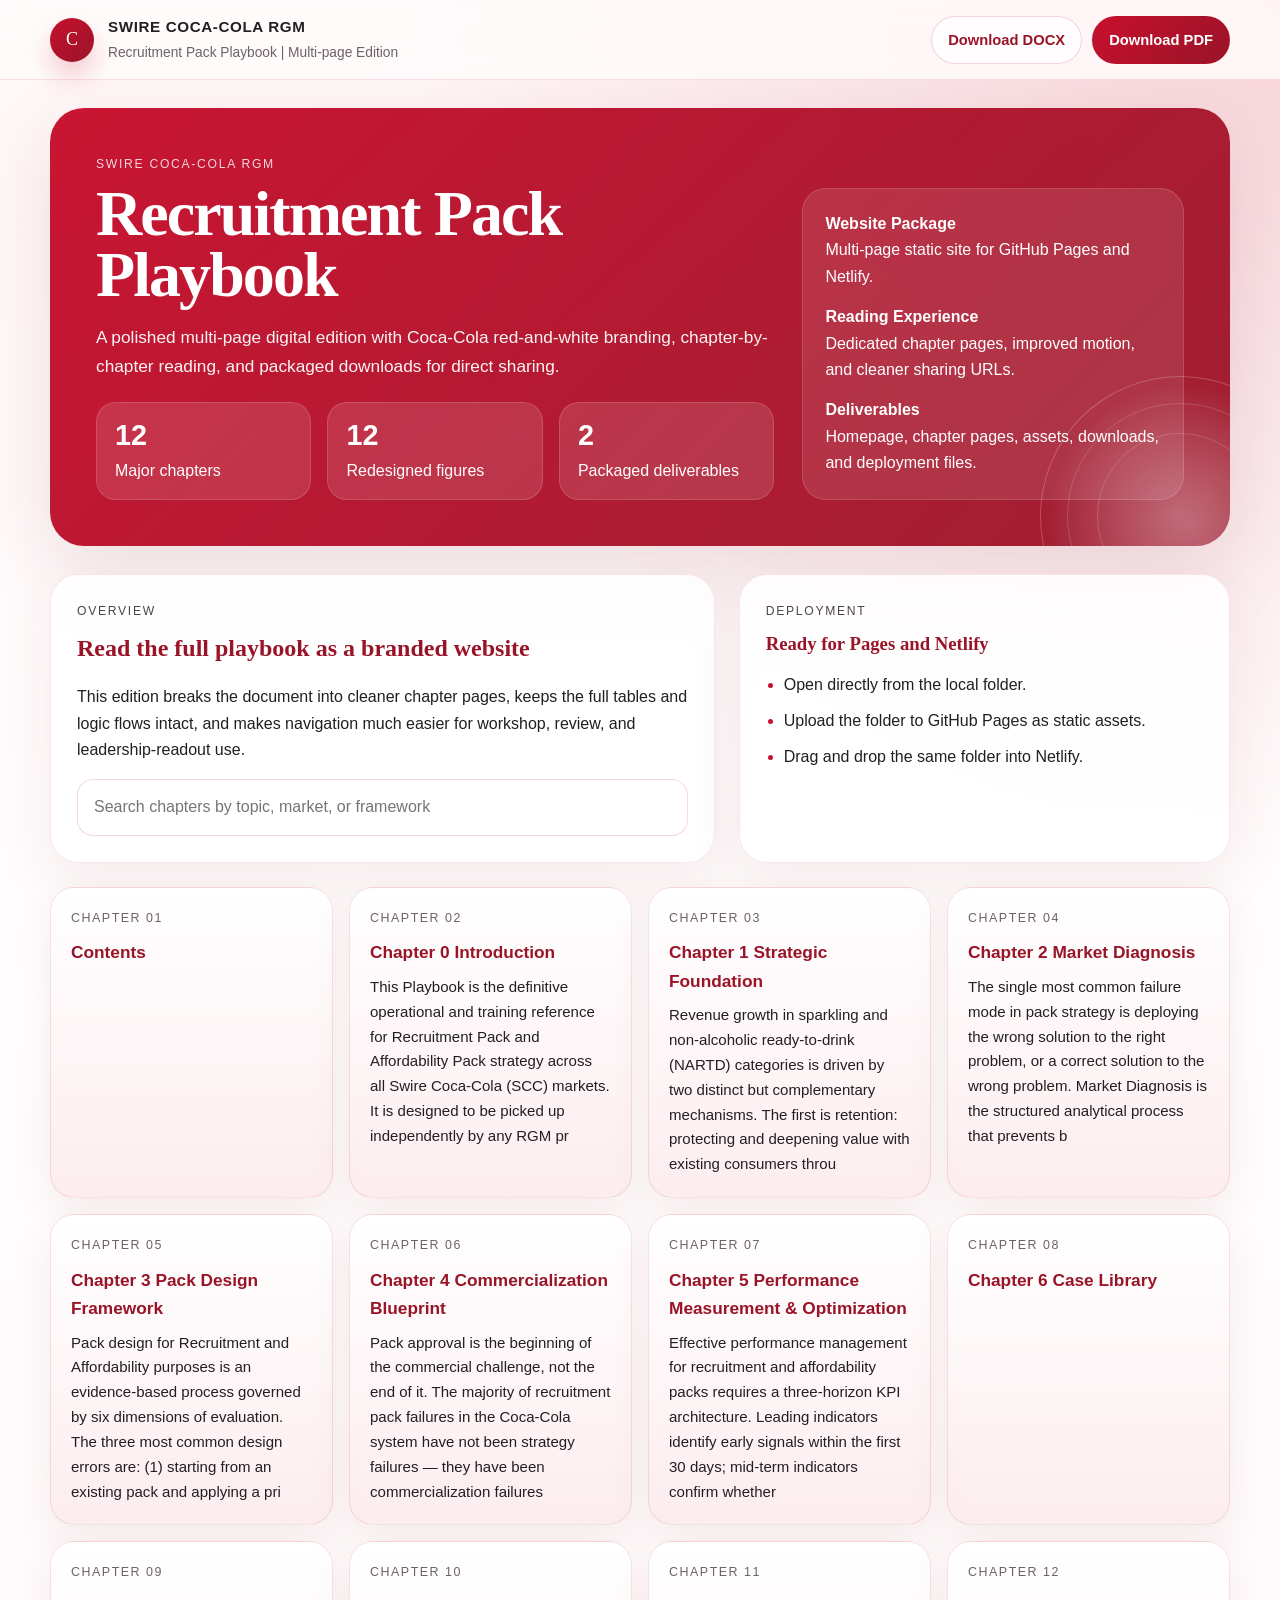
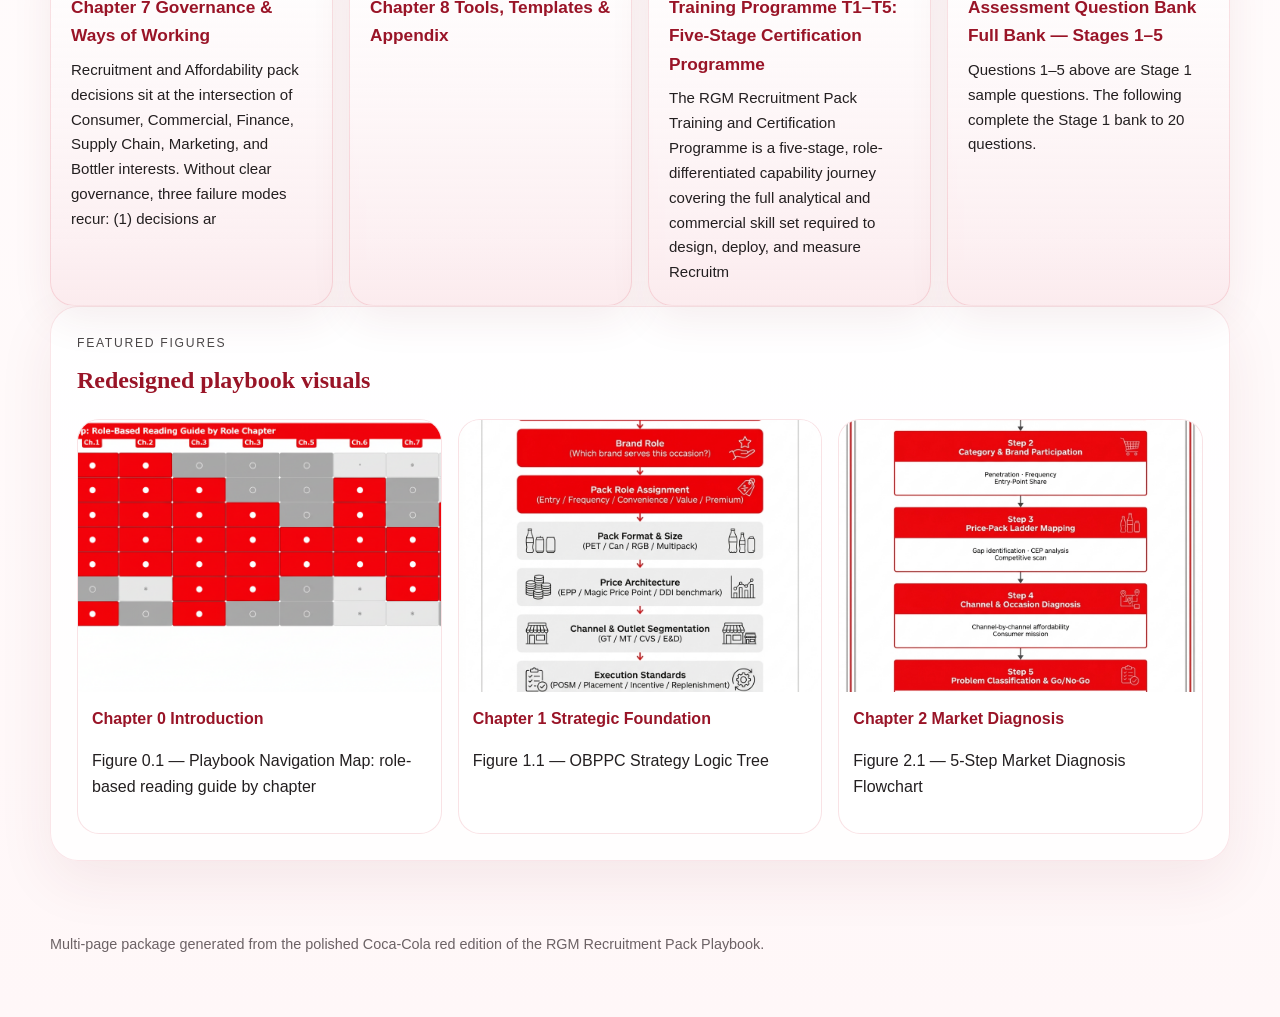
==== index.html @ e9333d25 "Initial site deploy" ====
<!DOCTYPE html>
<html lang="en">
<head>
  <meta charset="utf-8" />
  <meta name="viewport" content="width=device-width, initial-scale=1" />
  <title>RGM Recruitment Pack Playbook | Web Edition | Multi-page Edition</title>
  <link rel="stylesheet" href="styles.css" />
</head>
<body class="page-home">

  <header class="topbar">
    <div class="topbar-inner">
      <div class="brand-lockup">
        <div class="brand-pill">C</div>
        <div class="brand-copy">
          <strong>Swire Coca-Cola RGM</strong>
          <span>Recruitment Pack Playbook | Multi-page Edition</span>
        </div>
      </div>
      <div class="topbar-actions">
        <a class="action-btn action-secondary" href="assets/downloads/rgm-playbook-coke-red.docx" download>Download DOCX</a>
        <a class="action-btn action-primary" href="assets/downloads/rgm-playbook-coke-red.pdf" download>Download PDF</a>
      </div>
    </div>
  </header>

  <div class="site-shell">
    <section class="hero reveal">
      <div class="hero-grid">
        <div>
          <p class="eyebrow">Swire Coca-Cola RGM</p>
          <h1>Recruitment Pack Playbook</h1>
          <p class="hero-subtitle">A polished multi-page digital edition with Coca-Cola red-and-white branding, chapter-by-chapter reading, and packaged downloads for direct sharing.</p>
          <div class="stats">
            <div class="stat"><strong>12</strong><span>Major chapters</span></div>
            <div class="stat"><strong>12</strong><span>Redesigned figures</span></div>
            <div class="stat"><strong>2</strong><span>Packaged deliverables</span></div>
          </div>
        </div>
        <div class="hero-meta">
          <p><strong>Website Package</strong><br />Multi-page static site for GitHub Pages and Netlify.</p>
          <p><strong>Reading Experience</strong><br />Dedicated chapter pages, improved motion, and cleaner sharing URLs.</p>
          <p><strong>Deliverables</strong><br />Homepage, chapter pages, assets, downloads, and deployment files.</p>
        </div>
      </div>
      <div class="hero-orbit" aria-hidden="true"></div>
    </section>

    <section class="home-intro">
      <article class="panel reveal">
        <p class="eyebrow">Overview</p>
        <h2>Read the full playbook as a branded website</h2>
        <p>This edition breaks the document into cleaner chapter pages, keeps the full tables and logic flows intact, and makes navigation much easier for workshop, review, and leadership-readout use.</p>
        <div class="search-surface">
          <input id="chapter-search" type="search" placeholder="Search chapters by topic, market, or framework" />
        </div>
      </article>
      <article class="panel reveal">
        <p class="eyebrow">Deployment</p>
        <h3>Ready for Pages and Netlify</h3>
        <ul class="deploy-list">
          <li>Open directly from the local folder.</li>
          <li>Upload the folder to GitHub Pages as static assets.</li>
          <li>Drag and drop the same folder into Netlify.</li>
        </ul>
      </article>
    </section>

    <section class="chapter-card-grid" id="chapter-card-grid">
      
            <a class="chapter-card reveal chapter-card-link" href="chapters/contents.html" data-search="contents ">
              <span>Chapter 01</span>
              <strong>Contents</strong>
              <p></p>
            </a>
            
            <a class="chapter-card reveal chapter-card-link" href="chapters/chapter-0-introduction.html" data-search="chapter 0 introduction this playbook is the definitive operational and training reference for recruitment pack and affordability pack strategy across all swire coca-cola (scc) markets. it is designed to be picked up independently by any rgm practitioner at any level, in any market, without reliance on facilitator support.">
              <span>Chapter 02</span>
              <strong>Chapter 0 Introduction</strong>
              <p>This Playbook is the definitive operational and training reference for Recruitment Pack and Affordability Pack strategy across all Swire Coca-Cola (SCC) markets. It is designed to be picked up independently by any RGM pr</p>
            </a>
            
            <a class="chapter-card reveal chapter-card-link" href="chapters/chapter-1-strategic-foundation.html" data-search="chapter 1 strategic foundation revenue growth in sparkling and non-alcoholic ready-to-drink (nartd) categories is driven by two distinct but complementary mechanisms. the first is retention: protecting and deepening value with existing consumers through frequency, occasion breadth, and portfolio premiumization. the second is recruitment: expanding the consumer base by bringing in new or lapsed buyers who are currently outside the system due to price, pack format, or occasion barriers.">
              <span>Chapter 03</span>
              <strong>Chapter 1 Strategic Foundation</strong>
              <p>Revenue growth in sparkling and non-alcoholic ready-to-drink (NARTD) categories is driven by two distinct but complementary mechanisms. The first is retention: protecting and deepening value with existing consumers throu</p>
            </a>
            
            <a class="chapter-card reveal chapter-card-link" href="chapters/chapter-2-market-diagnosis.html" data-search="chapter 2 market diagnosis the single most common failure mode in pack strategy is deploying the wrong solution to the right problem, or a correct solution to the wrong problem. market diagnosis is the structured analytical process that prevents both errors. it produces a definitive answer to four questions before any pack design work begins:">
              <span>Chapter 04</span>
              <strong>Chapter 2 Market Diagnosis</strong>
              <p>The single most common failure mode in pack strategy is deploying the wrong solution to the right problem, or a correct solution to the wrong problem. Market Diagnosis is the structured analytical process that prevents b</p>
            </a>
            
            <a class="chapter-card reveal chapter-card-link" href="chapters/chapter-3-pack-design-framework.html" data-search="chapter 3 pack design framework pack design for recruitment and affordability purposes is an evidence-based process governed by six dimensions of evaluation. the three most common design errors are: (1) starting from an existing pack and applying a price reduction without changing the format; (2) designing from a production-cost perspective rather than a consumer-transaction perspective; (3) optimizing for one dimension (e.g., consumer fit) while neglecting others (e.g., operational fit or economic fit).">
              <span>Chapter 05</span>
              <strong>Chapter 3 Pack Design Framework</strong>
              <p>Pack design for Recruitment and Affordability purposes is an evidence-based process governed by six dimensions of evaluation. The three most common design errors are: (1) starting from an existing pack and applying a pri</p>
            </a>
            
            <a class="chapter-card reveal chapter-card-link" href="chapters/chapter-4-commercialization-blueprint.html" data-search="chapter 4 commercialization blueprint pack approval is the beginning of the commercial challenge, not the end of it. the majority of recruitment pack failures in the coca-cola system have not been strategy failures — they have been commercialization failures: correct pack, wrong execution. the five most common commercialization failure modes are: inadequate pre-launch channel readiness; sell-in without effective sell-out mechanics; missing or wrong posm at point of purchase; price at outlet level deviating from the designed epp; and replenishment gaps that create stockouts in the first 30–60 days when trial velocity is highest.">
              <span>Chapter 06</span>
              <strong>Chapter 4 Commercialization Blueprint</strong>
              <p>Pack approval is the beginning of the commercial challenge, not the end of it. The majority of recruitment pack failures in the Coca-Cola system have not been strategy failures — they have been commercialization failures</p>
            </a>
            
            <a class="chapter-card reveal chapter-card-link" href="chapters/chapter-5-performance-measurement-optimization.html" data-search="chapter 5 performance measurement &amp; optimization effective performance management for recruitment and affordability packs requires a three-horizon kpi architecture. leading indicators identify early signals within the first 30 days; mid-term indicators confirm whether the recruitment mechanism is working at 60–90 days; lagging indicators assess long-term business impact at 6–18 months.">
              <span>Chapter 07</span>
              <strong>Chapter 5 Performance Measurement &amp; Optimization</strong>
              <p>Effective performance management for recruitment and affordability packs requires a three-horizon KPI architecture. Leading indicators identify early signals within the first 30 days; mid-term indicators confirm whether </p>
            </a>
            
            <a class="chapter-card reveal chapter-card-link" href="chapters/chapter-6-case-library.html" data-search="chapter 6 case library ">
              <span>Chapter 08</span>
              <strong>Chapter 6 Case Library</strong>
              <p></p>
            </a>
            
            <a class="chapter-card reveal chapter-card-link" href="chapters/chapter-7-governance-ways-of-working.html" data-search="chapter 7 governance &amp; ways of working recruitment and affordability pack decisions sit at the intersection of consumer, commercial, finance, supply chain, marketing, and bottler interests. without clear governance, three failure modes recur: (1) decisions are made at the wrong level — a country manager approves a new pack without financial and supply chain sign-off, creating downstream cost overruns; (2) decisions are made too slowly — multiple sequential approvals add 3–6 months to what should be a 90-day pilot cycle; (3) decisions are reversed without clear criteria — a pack that is underperforming is extended rather than exited, consuming trade investment and distribution capacity.">
              <span>Chapter 09</span>
              <strong>Chapter 7 Governance &amp; Ways of Working</strong>
              <p>Recruitment and Affordability pack decisions sit at the intersection of Consumer, Commercial, Finance, Supply Chain, Marketing, and Bottler interests. Without clear governance, three failure modes recur: (1) decisions ar</p>
            </a>
            
            <a class="chapter-card reveal chapter-card-link" href="chapters/chapter-8-tools-templates-appendix.html" data-search="chapter 8 tools, templates &amp; appendix ">
              <span>Chapter 10</span>
              <strong>Chapter 8 Tools, Templates &amp; Appendix</strong>
              <p></p>
            </a>
            
            <a class="chapter-card reveal chapter-card-link" href="chapters/training-programme-t1-t5-five-stage-certification-programme.html" data-search="training programme t1–t5: five-stage certification programme the rgm recruitment pack training and certification programme is a five-stage, role-differentiated capability journey covering the full analytical and commercial skill set required to design, deploy, and measure recruitment and affordability pack initiatives across any swire coca-cola market.">
              <span>Chapter 11</span>
              <strong>Training Programme T1–T5: Five-Stage Certification Programme</strong>
              <p>The RGM Recruitment Pack Training and Certification Programme is a five-stage, role-differentiated capability journey covering the full analytical and commercial skill set required to design, deploy, and measure Recruitm</p>
            </a>
            
            <a class="chapter-card reveal chapter-card-link" href="chapters/assessment-question-bank-full-bank-stages-1-5.html" data-search="assessment question bank full bank — stages 1–5 questions 1–5 above are stage 1 sample questions. the following complete the stage 1 bank to 20 questions.">
              <span>Chapter 12</span>
              <strong>Assessment Question Bank Full Bank — Stages 1–5</strong>
              <p>Questions 1–5 above are Stage 1 sample questions. The following complete the Stage 1 bank to 20 questions.</p>
            </a>
            
    </section>

    <section class="panel">
      <p class="eyebrow">Featured Figures</p>
      <h2>Redesigned playbook visuals</h2>
      <div class="feature-grid">
        
                <article class="feature-card reveal">
                  <img src="assets/figures/01-figure-0-1-playbook-navigation-map-role-based-reading-guide-by-chapter.png" alt="Figure 0.1 — Playbook Navigation Map: role-based reading guide by chapter" loading="lazy" />
                  <div>
                    <strong>Chapter 0 Introduction</strong>
                    <p>Figure 0.1 — Playbook Navigation Map: role-based reading guide by chapter</p>
                  </div>
                </article>
                
                <article class="feature-card reveal">
                  <img src="assets/figures/02-figure-1-1-obppc-strategy-logic-tree.jpg" alt="Figure 1.1 — OBPPC Strategy Logic Tree" loading="lazy" />
                  <div>
                    <strong>Chapter 1 Strategic Foundation</strong>
                    <p>Figure 1.1 — OBPPC Strategy Logic Tree</p>
                  </div>
                </article>
                
                <article class="feature-card reveal">
                  <img src="assets/figures/04-figure-2-1-5-step-market-diagnosis-flowchart.jpg" alt="Figure 2.1 — 5-Step Market Diagnosis Flowchart" loading="lazy" />
                  <div>
                    <strong>Chapter 2 Market Diagnosis</strong>
                    <p>Figure 2.1 — 5-Step Market Diagnosis Flowchart</p>
                  </div>
                </article>
                
      </div>
    </section>
  </div>

  <div class="site-footer">
    Multi-page package generated from the polished Coca-Cola red edition of the RGM Recruitment Pack Playbook.
  </div>

  <script src="app.js"></script>
</body>
</html>
---- styles.css ----
:root {
      --coke-red: #c8102e;
      --coke-red-dark: #991427;
      --coke-red-soft: #f9d9dd;
      --coke-rose: #fbe9ec;
      --ink: #231f20;
      --muted: #6c6265;
      --line: rgba(200, 16, 46, 0.12);
      --paper: #fffdfd;
      --white: #ffffff;
      --shadow: 0 28px 80px rgba(115, 16, 33, 0.12);
      --radius-xl: 28px;
      --radius-lg: 22px;
      --radius-md: 16px;
      --content-width: 1180px;
    }

    * { box-sizing: border-box; }
    html { scroll-behavior: smooth; }
    body {
      margin: 0;
      color: var(--ink);
      background:
        radial-gradient(circle at top right, rgba(200,16,46,0.15), transparent 30%),
        linear-gradient(180deg, #fff6f7 0%, #fffdfd 38%, #fff7f8 100%);
      font-family: "Aptos", "Segoe UI", sans-serif;
      line-height: 1.65;
    }

    a { color: inherit; }

    .site-shell {
      width: min(var(--content-width), calc(100vw - 40px));
      margin: 0 auto 72px;
    }

    .topbar {
      position: sticky;
      top: 0;
      z-index: 30;
      backdrop-filter: blur(14px);
      background: rgba(255, 252, 252, 0.82);
      border-bottom: 1px solid var(--line);
    }

    .topbar-inner {
      width: min(var(--content-width), calc(100vw - 40px));
      margin: 0 auto;
      display: flex;
      align-items: center;
      justify-content: space-between;
      gap: 16px;
      padding: 14px 0;
    }

    .brand-lockup {
      display: flex;
      align-items: center;
      gap: 14px;
      min-width: 0;
    }

    .brand-pill {
      width: 44px;
      height: 44px;
      border-radius: 999px;
      background: linear-gradient(145deg, var(--coke-red), var(--coke-red-dark));
      display: grid;
      place-items: center;
      color: var(--white);
      font-family: "Baskerville Old Face", Georgia, serif;
      font-size: 18px;
      box-shadow: 0 14px 26px rgba(200, 16, 46, 0.22);
    }

    .brand-copy {
      min-width: 0;
    }

    .brand-copy strong {
      display: block;
      font-size: 0.95rem;
      letter-spacing: 0.04em;
      text-transform: uppercase;
    }

    .brand-copy span {
      color: var(--muted);
      font-size: 0.86rem;
    }

    .topbar-actions {
      display: flex;
      gap: 10px;
      flex-wrap: wrap;
      justify-content: flex-end;
    }

    .action-btn {
      text-decoration: none;
      padding: 11px 16px;
      border-radius: 999px;
      font-size: 0.92rem;
      font-weight: 700;
      border: 1px solid rgba(200,16,46,0.18);
      transition: transform 180ms ease, box-shadow 180ms ease, background 180ms ease;
    }

    .action-btn:hover {
      transform: translateY(-1px);
      box-shadow: 0 12px 30px rgba(200, 16, 46, 0.12);
    }

    .action-primary {
      background: linear-gradient(135deg, var(--coke-red), var(--coke-red-dark));
      color: var(--white);
    }

    .action-secondary {
      background: rgba(255,255,255,0.8);
      color: var(--coke-red-dark);
    }

    .hero {
      position: relative;
      overflow: hidden;
      margin-top: 28px;
      padding: 46px;
      border-radius: 34px;
      background:
        linear-gradient(135deg, rgba(200,16,46,0.98), rgba(153,20,39,0.95)),
        linear-gradient(160deg, rgba(255,255,255,0.08), transparent 55%);
      color: var(--white);
      box-shadow: var(--shadow);
    }

    .hero::after {
      content: "";
      position: absolute;
      inset: auto -120px -140px auto;
      width: 320px;
      height: 320px;
      border-radius: 50%;
      background: radial-gradient(circle, rgba(255,255,255,0.16), transparent 65%);
    }

    .hero-grid {
      position: relative;
      z-index: 1;
      display: grid;
      grid-template-columns: 1.6fr 0.9fr;
      gap: 28px;
      align-items: end;
    }

    .eyebrow {
      margin: 0 0 8px;
      text-transform: uppercase;
      letter-spacing: 0.14em;
      font-size: 0.76rem;
      opacity: 0.82;
    }

    .hero h1 {
      margin: 0;
      font-family: "Baskerville Old Face", Georgia, serif;
      font-size: clamp(2.5rem, 5vw, 4.6rem);
      line-height: 0.96;
      letter-spacing: -0.03em;
    }

    .hero-subtitle {
      margin: 18px 0 0;
      max-width: 720px;
      font-size: 1.08rem;
      opacity: 0.95;
    }

    .hero-meta {
      display: grid;
      gap: 14px;
      padding: 22px;
      border-radius: 24px;
      background: rgba(255,255,255,0.1);
      border: 1px solid rgba(255,255,255,0.14);
    }

    .hero-meta p {
      margin: 0;
    }

    .stats {
      display: grid;
      grid-template-columns: repeat(3, minmax(0, 1fr));
      gap: 16px;
      margin-top: 22px;
    }

    .stat {
      padding: 18px 18px 14px;
      border-radius: 20px;
      background: rgba(255,255,255,0.12);
      border: 1px solid rgba(255,255,255,0.14);
    }

    .stat strong {
      display: block;
      font-size: 1.8rem;
      line-height: 1;
      margin-bottom: 8px;
    }

    .content-grid {
      display: grid;
      grid-template-columns: 300px minmax(0, 1fr);
      gap: 28px;
      margin-top: 28px;
      align-items: start;
    }

    .toc-panel {
      position: sticky;
      top: 88px;
      padding: 22px;
      border-radius: var(--radius-xl);
      background: rgba(255,255,255,0.82);
      border: 1px solid var(--line);
      box-shadow: 0 20px 48px rgba(134, 43, 57, 0.08);
      max-height: calc(100vh - 112px);
      overflow: auto;
    }

    .toc-panel h2 {
      margin: 0 0 16px;
      font-size: 1rem;
      letter-spacing: 0.08em;
      text-transform: uppercase;
      color: var(--coke-red-dark);
    }

    .toc-group {
      display: grid;
      gap: 8px;
      margin-bottom: 18px;
    }

    .toc-link {
      text-decoration: none;
      border-radius: 14px;
      padding: 9px 12px;
      transition: background 160ms ease, transform 160ms ease;
    }

    .toc-link:hover {
      background: var(--coke-rose);
      transform: translateX(2px);
    }

    .toc-chapter-link {
      font-weight: 700;
      color: var(--coke-red-dark);
    }

    .toc-section-link {
      color: var(--muted);
      padding-left: 18px;
      font-size: 0.94rem;
    }

    .article {
      min-width: 0;
      display: grid;
      gap: 22px;
    }

    .chapter {
      padding: 28px;
      border-radius: 30px;
      background: rgba(255,255,255,0.84);
      border: 1px solid rgba(200,16,46,0.1);
      box-shadow: 0 20px 56px rgba(131, 37, 49, 0.08);
    }

    .chapter-head {
      margin-bottom: 18px;
      padding-bottom: 16px;
      border-bottom: 1px solid var(--line);
    }

    .chapter-head h2 {
      margin: 0;
      font-family: "Baskerville Old Face", Georgia, serif;
      font-size: clamp(1.7rem, 3.1vw, 2.6rem);
      letter-spacing: -0.03em;
      color: var(--coke-red-dark);
    }

    .section-title {
      margin: 26px 0 10px;
      font-size: 1.34rem;
      color: var(--coke-red-dark);
    }

    .subsection-title {
      margin: 20px 0 10px;
      font-size: 1.06rem;
      color: var(--coke-red);
      text-transform: uppercase;
      letter-spacing: 0.05em;
    }

    .body-copy {
      margin: 0 0 14px;
      color: var(--ink);
      font-size: 1rem;
    }

    .principle-card,
    .note-card,
    .contents-callout {
      margin: 18px 0;
      padding: 18px 20px;
      border-radius: 22px;
      background: linear-gradient(180deg, rgba(252,232,234,0.96), rgba(255,255,255,0.98));
      border: 1px solid rgba(200,16,46,0.14);
      box-shadow: 0 10px 28px rgba(151, 34, 51, 0.08);
    }

    .principle-card {
      font-weight: 700;
      color: var(--coke-red-dark);
    }

    .note-flag {
      border-left: 6px solid var(--coke-red);
      background: linear-gradient(180deg, #fdecee, #fffdfd);
    }

    .note-key {
      border-left: 6px solid #d77e8b;
    }

    .case-banner {
      background: linear-gradient(135deg, var(--coke-red), var(--coke-red-dark));
      color: var(--white);
      border: 0;
    }

    .case-banner p,
    .case-banner strong {
      color: inherit;
    }

    .code-note {
      font-family: "Consolas", "Courier New", monospace;
      font-size: 0.92rem;
      background: #f7f4f5;
    }

    .field-card {
      display: grid;
      grid-template-columns: 230px minmax(0, 1fr);
      border-radius: 24px;
      overflow: hidden;
      border: 1px solid rgba(200,16,46,0.1);
      margin: 14px 0;
      background: var(--white);
    }

    .field-label {
      padding: 16px 18px;
      background: linear-gradient(135deg, var(--coke-red), var(--coke-red-dark));
      color: var(--white);
      font-weight: 700;
    }

    .field-value {
      padding: 16px 18px;
      background: linear-gradient(180deg, rgba(251,233,236,0.74), rgba(255,255,255,0.96));
    }

    .field-label p,
    .field-value p {
      margin: 0;
    }

    .stack-table {
      display: grid;
      gap: 10px;
      margin: 16px 0;
    }

    .stack-item {
      padding: 16px 18px;
      border-radius: 20px;
      border: 1px solid rgba(200,16,46,0.12);
      background: rgba(255,255,255,0.88);
    }

    .stack-item p {
      margin: 0;
    }

    .table-shell {
      margin: 18px 0 22px;
      overflow: auto;
      border-radius: 24px;
      border: 1px solid rgba(200,16,46,0.12);
      background: rgba(255,255,255,0.92);
      box-shadow: 0 18px 40px rgba(133, 41, 55, 0.07);
    }

    .data-table {
      width: 100%;
      border-collapse: collapse;
      min-width: 720px;
    }

    .data-table th,
    .data-table td {
      padding: 14px 16px;
      vertical-align: top;
      border-bottom: 1px solid rgba(200,16,46,0.08);
      text-align: left;
    }

    .data-table th {
      position: sticky;
      top: 0;
      background: linear-gradient(135deg, var(--coke-red), var(--coke-red-dark));
      color: var(--white);
      font-size: 0.92rem;
      letter-spacing: 0.02em;
    }

    .data-table tr:nth-child(even) td {
      background: rgba(252,232,234,0.4);
    }

    .data-table p {
      margin: 0;
    }

    .bullet-list {
      margin: 0 0 16px;
      padding-left: 22px;
      display: grid;
      gap: 8px;
    }

    .bullet-list li::marker {
      color: var(--coke-red);
    }

    .figure-card {
      margin: 26px 0;
      padding: 18px;
      border-radius: 28px;
      background: linear-gradient(180deg, rgba(255,255,255,0.96), rgba(251,233,236,0.76));
      border: 1px solid rgba(200,16,46,0.12);
      box-shadow: 0 20px 56px rgba(135, 35, 50, 0.08);
    }

    .figure-card img {
      display: block;
      width: 100%;
      height: auto;
      border-radius: 20px;
      background: var(--white);
      border: 1px solid rgba(200,16,46,0.08);
    }

    .figure-card figcaption {
      margin-top: 12px;
      font-size: 0.94rem;
      color: var(--coke-red-dark);
      font-weight: 700;
      text-align: center;
    }

    .reveal {
      opacity: 0;
      transform: translateY(16px);
      transition: opacity 500ms ease, transform 500ms ease;
    }

    .reveal.visible {
      opacity: 1;
      transform: translateY(0);
    }


    [hidden] { display: none !important; }

    .search-box {
      position: relative;
      margin: 0 0 14px;
    }

    .search-box input {
      width: 100%;
      padding: 13px 42px 13px 14px;
      border-radius: 16px;
      border: 1px solid rgba(200,16,46,0.16);
      background: rgba(255,255,255,0.9);
      font: inherit;
      color: var(--ink);
      outline: none;
    }

    .search-box input:focus {
      border-color: rgba(200,16,46,0.42);
      box-shadow: 0 0 0 4px rgba(200,16,46,0.08);
    }

    .search-clear {
      position: absolute;
      right: 8px;
      top: 8px;
      width: 30px;
      height: 30px;
      border: 0;
      border-radius: 999px;
      background: transparent;
      color: var(--muted);
      cursor: pointer;
      font-size: 20px;
      line-height: 1;
    }

    .filter-row {
      display: flex;
      flex-wrap: wrap;
      gap: 8px;
      margin-bottom: 14px;
    }

    .filter-chip {
      border: 1px solid rgba(200,16,46,0.14);
      background: rgba(251,233,236,0.54);
      color: var(--coke-red-dark);
      border-radius: 999px;
      padding: 8px 12px;
      font: inherit;
      font-size: 0.84rem;
      font-weight: 700;
      cursor: pointer;
    }

    .filter-chip.is-active {
      background: linear-gradient(135deg, var(--coke-red), var(--coke-red-dark));
      color: var(--white);
    }

    .search-status {
      color: var(--muted);
      font-size: 0.86rem;
      margin-bottom: 12px;
    }

    .toc-link.is-match {
      background: rgba(200,16,46,0.08);
    }

    .chapter.is-filtered {
      display: none;
    }

    .empty-state {
      padding: 18px 20px;
      border-radius: 18px;
      border: 1px dashed rgba(200,16,46,0.24);
      background: rgba(255,255,255,0.8);
      color: var(--muted);
    }

    @media (max-width: 1080px) {
      .content-grid {
        grid-template-columns: 1fr;
      }

      .toc-panel {
        position: relative;
        top: auto;
        max-height: none;
      }

      .hero-grid {
        grid-template-columns: 1fr;
      }
    }

    @media (max-width: 760px) {
      .site-shell,
      .topbar-inner {
        width: min(var(--content-width), calc(100vw - 24px));
      }

      .hero {
        padding: 28px 22px;
      }

      .stats {
        grid-template-columns: 1fr;
      }

      .field-card {
        grid-template-columns: 1fr;
      }

      .chapter {
        padding: 22px 18px;
      }

      .topbar-inner {
        align-items: flex-start;
        flex-direction: column;
      }
    }
body.page-home .site-shell {
  margin-top: 24px;
}

.hero-orbit {
  position: absolute;
  inset: auto -90px -110px auto;
  width: 280px;
  height: 280px;
  border-radius: 50%;
  border: 1px solid rgba(255,255,255,0.22);
  background: radial-gradient(circle, rgba(255,255,255,0.22), transparent 68%);
  animation: floatPulse 7s ease-in-out infinite;
}

.hero-orbit::before,
.hero-orbit::after {
  content: "";
  position: absolute;
  inset: 26px;
  border-radius: 50%;
  border: 1px solid rgba(255,255,255,0.16);
}

.hero-orbit::after {
  inset: 56px;
}

.home-intro {
  display: grid;
  grid-template-columns: 1.15fr 0.85fr;
  gap: 24px;
  margin-top: 28px;
}

.panel {
  padding: 26px;
  border-radius: 28px;
  background: rgba(255,255,255,0.86);
  border: 1px solid rgba(200,16,46,0.1);
  box-shadow: 0 20px 56px rgba(131, 37, 49, 0.08);
}

.panel h2,
.panel h3 {
  margin: 0 0 12px;
  color: var(--coke-red-dark);
  font-family: "Baskerville Old Face", Georgia, serif;
}

.chapter-card-grid {
  display: grid;
  grid-template-columns: repeat(auto-fit, minmax(250px, 1fr));
  gap: 16px;
  margin-top: 24px;
}

.chapter-card {
  display: block;
  text-decoration: none;
  padding: 20px;
  border-radius: 24px;
  background: linear-gradient(180deg, rgba(255,255,255,0.96), rgba(251,233,236,0.82));
  border: 1px solid rgba(200,16,46,0.12);
  box-shadow: 0 14px 40px rgba(131, 37, 49, 0.08);
  transition: transform 180ms ease, box-shadow 180ms ease;
}

.chapter-card:hover {
  transform: translateY(-4px);
  box-shadow: 0 22px 48px rgba(131, 37, 49, 0.14);
}

.chapter-card span {
  display: block;
  font-size: 0.78rem;
  letter-spacing: 0.12em;
  text-transform: uppercase;
  color: var(--muted);
  margin-bottom: 10px;
}

.chapter-card strong {
  display: block;
  color: var(--coke-red-dark);
  font-size: 1.08rem;
  margin-bottom: 8px;
}

.chapter-card p {
  margin: 0;
  color: var(--ink);
  font-size: 0.94rem;
}

.feature-grid {
  display: grid;
  grid-template-columns: repeat(3, minmax(0, 1fr));
  gap: 16px;
  margin-top: 18px;
}

.feature-card {
  overflow: hidden;
  border-radius: 22px;
  border: 1px solid rgba(200,16,46,0.12);
  background: rgba(255,255,255,0.92);
}

.feature-card img {
  width: 100%;
  display: block;
  aspect-ratio: 4 / 3;
  object-fit: cover;
}

.feature-card div {
  padding: 14px 14px 16px;
}

.feature-card strong {
  color: var(--coke-red-dark);
  display: block;
  margin-bottom: 6px;
}

.deploy-list {
  display: grid;
  gap: 10px;
  padding-left: 18px;
  margin: 10px 0 0;
}

.deploy-list li::marker {
  color: var(--coke-red);
}

.search-surface {
  margin-top: 16px;
}

.search-surface input {
  width: 100%;
  padding: 14px 16px;
  border-radius: 16px;
  border: 1px solid rgba(200,16,46,0.16);
  background: rgba(255,255,255,0.9);
  font: inherit;
}

.chapter-shell {
  display: grid;
  grid-template-columns: 280px minmax(0, 1fr);
  gap: 28px;
  margin-top: 28px;
}

.chapter-sidebar {
  position: sticky;
  top: 88px;
  align-self: start;
  padding: 22px;
  border-radius: 28px;
  background: rgba(255,255,255,0.84);
  border: 1px solid rgba(200,16,46,0.1);
  box-shadow: 0 20px 48px rgba(134, 43, 57, 0.08);
}

.chapter-sidebar h2 {
  margin: 0 0 10px;
  color: var(--coke-red-dark);
  font-family: "Baskerville Old Face", Georgia, serif;
}

.section-list {
  display: grid;
  gap: 8px;
  margin-top: 12px;
}

.section-list a,
.side-link {
  display: block;
  text-decoration: none;
  border-radius: 14px;
  padding: 9px 12px;
  color: var(--muted);
}

.section-list a:hover,
.side-link:hover {
  background: var(--coke-rose);
  color: var(--coke-red-dark);
}

.side-link {
  margin-top: 14px;
  font-weight: 700;
  color: var(--coke-red-dark);
  background: rgba(251,233,236,0.5);
}

.chapter-article {
  min-width: 0;
}

.chapter-hero {
  display: grid;
  grid-template-columns: 1.1fr 0.9fr;
  gap: 22px;
  margin-bottom: 22px;
}

.chapter-summary {
  padding: 26px;
  border-radius: 28px;
  background: linear-gradient(135deg, rgba(200,16,46,0.98), rgba(153,20,39,0.95));
  color: var(--white);
  box-shadow: var(--shadow);
}

.chapter-summary h1 {
  margin: 0;
  font-family: "Baskerville Old Face", Georgia, serif;
  font-size: clamp(2rem, 4vw, 3rem);
  line-height: 1;
}

.chapter-summary p {
  margin: 14px 0 0;
  opacity: 0.94;
}

.chapter-preview {
  padding: 18px;
  border-radius: 28px;
  background: rgba(255,255,255,0.9);
  border: 1px solid rgba(200,16,46,0.1);
  box-shadow: 0 20px 56px rgba(131, 37, 49, 0.08);
}

.chapter-preview img {
  width: 100%;
  border-radius: 20px;
  display: block;
}

.chapter-preview figcaption {
  margin-top: 10px;
  color: var(--coke-red-dark);
  font-weight: 700;
}

.chapter-footer-nav {
  display: flex;
  justify-content: space-between;
  gap: 14px;
  margin-top: 22px;
}

.chapter-footer-nav a {
  flex: 1;
  text-decoration: none;
  padding: 16px 18px;
  border-radius: 18px;
  background: rgba(255,255,255,0.86);
  border: 1px solid rgba(200,16,46,0.12);
  color: var(--coke-red-dark);
  font-weight: 700;
}

.site-footer {
  margin: 34px auto 60px;
  width: min(var(--content-width), calc(100vw - 40px));
  color: var(--muted);
  font-size: 0.9rem;
}

@keyframes floatPulse {
  0%, 100% { transform: translateY(0px) scale(1); }
  50% { transform: translateY(-10px) scale(1.03); }
}

@media (max-width: 1080px) {
  .home-intro,
  .chapter-shell,
  .chapter-hero,
  .feature-grid {
    grid-template-columns: 1fr;
  }

  .chapter-sidebar {
    position: relative;
    top: auto;
  }
}

@media (max-width: 760px) {
  .chapter-card-grid,
  .feature-grid {
    grid-template-columns: 1fr;
  }

  .site-footer {
    width: min(var(--content-width), calc(100vw - 24px));
  }
}
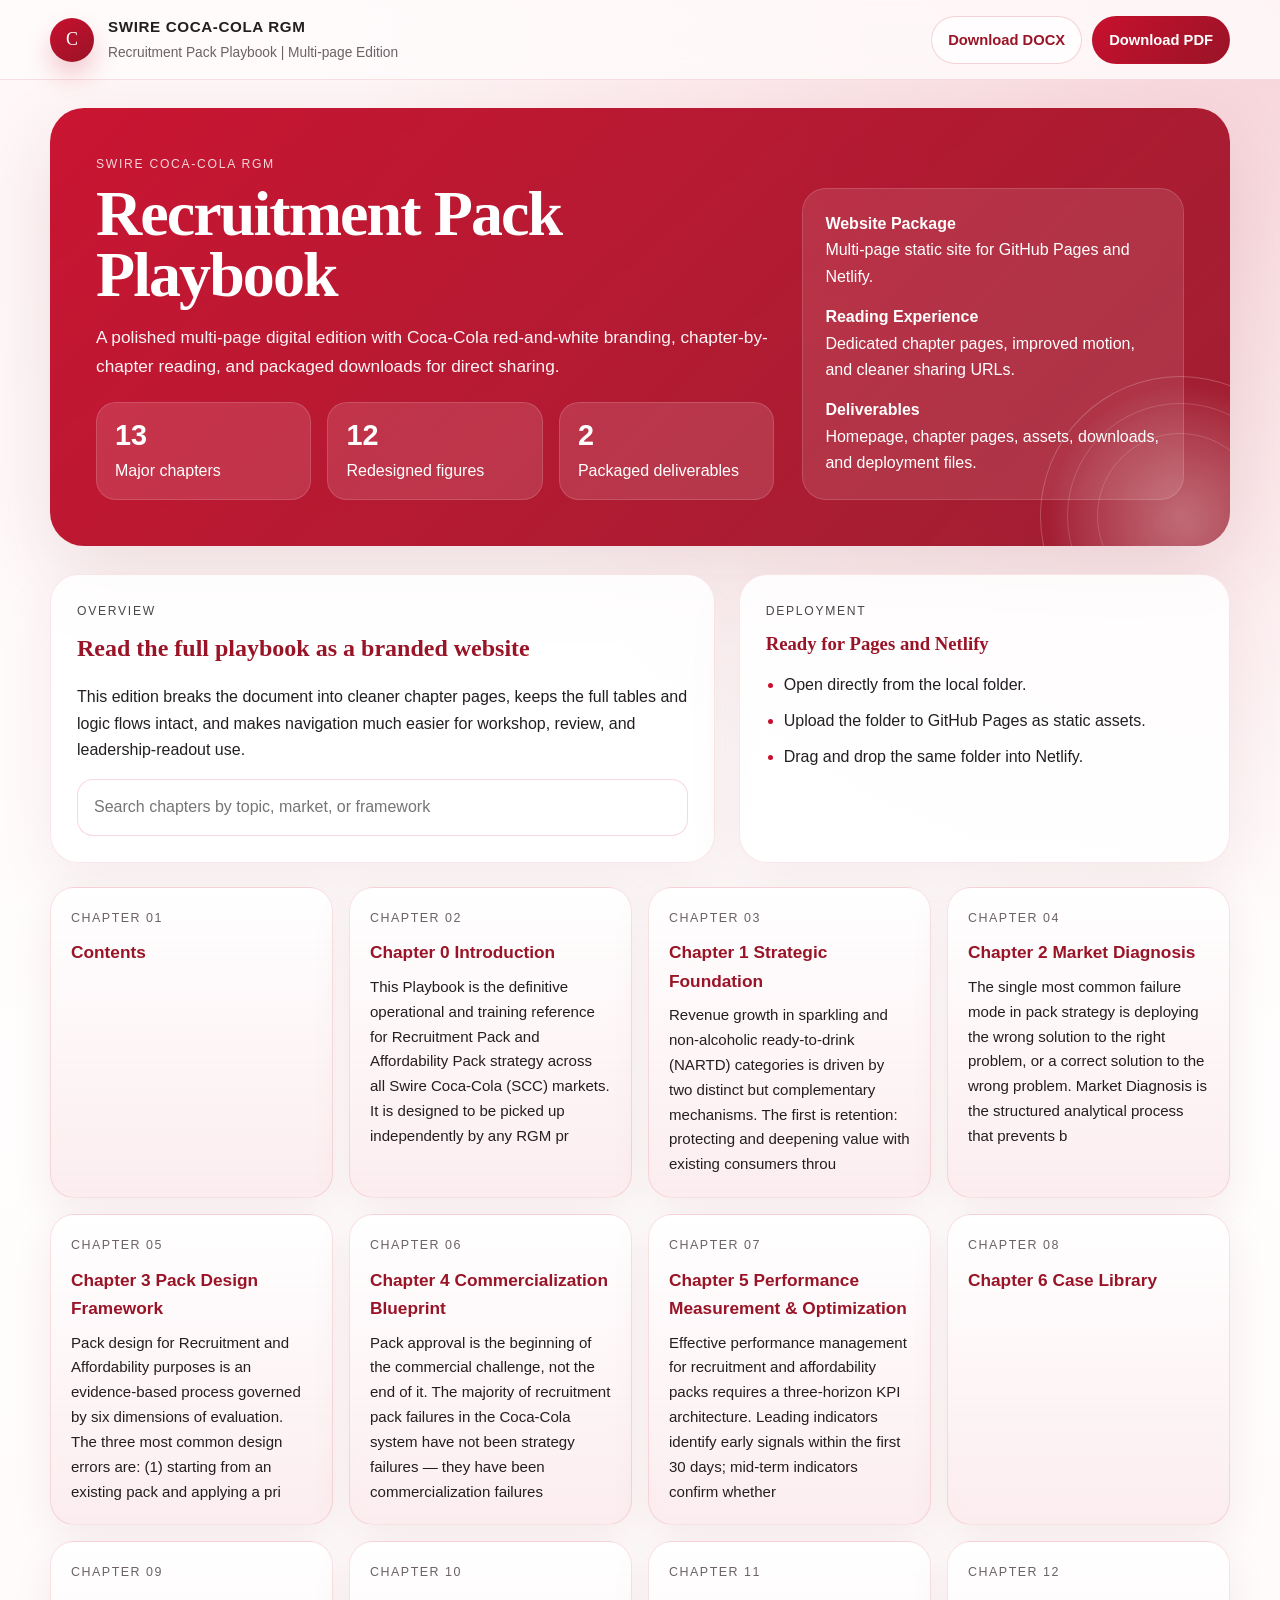
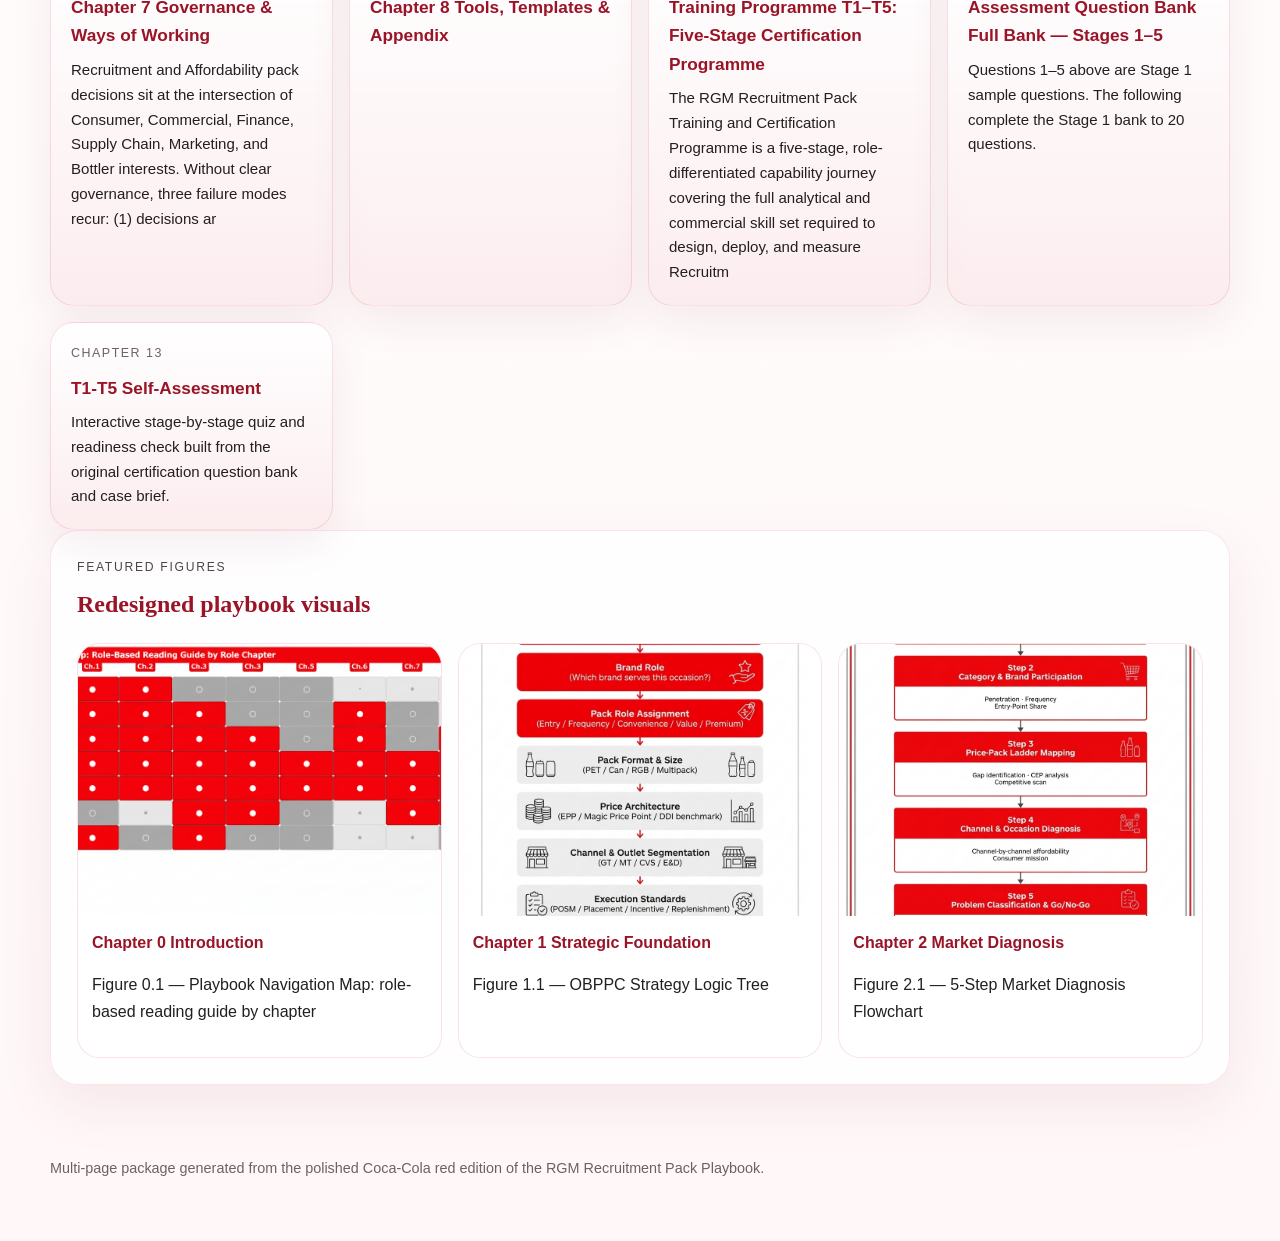
==== commit b5374186: "Add T1-T5 self-assessment experience" ====
--- a/index.html
+++ b/index.html
@@ -32,7 +32,7 @@
           <h1>Recruitment Pack Playbook</h1>
           <p class="hero-subtitle">A polished multi-page digital edition with Coca-Cola red-and-white branding, chapter-by-chapter reading, and packaged downloads for direct sharing.</p>
           <div class="stats">
-            <div class="stat"><strong>12</strong><span>Major chapters</span></div>
+            <div class="stat"><strong>13</strong><span>Major chapters</span></div>
             <div class="stat"><strong>12</strong><span>Redesigned figures</span></div>
             <div class="stat"><strong>2</strong><span>Packaged deliverables</span></div>
           </div>
@@ -139,6 +139,12 @@
               <strong>Assessment Question Bank Full Bank — Stages 1–5</strong>
               <p>Questions 1–5 above are Stage 1 sample questions. The following complete the Stage 1 bank to 20 questions.</p>
             </a>
+
+            <a class="chapter-card reveal chapter-card-link" href="chapters/t1-t5-self-assessment.html" data-search="t1 t5 self assessment stage 1 stage 2 stage 3 stage 4 stage 5 quiz self evaluation readiness certification">
+              <span>Chapter 13</span>
+              <strong>T1-T5 Self-Assessment</strong>
+              <p>Interactive stage-by-stage quiz and readiness check built from the original certification question bank and case brief.</p>
+            </a>
             
     </section>
 
--- a/styles.css
+++ b/styles.css
@@ -895,6 +895,346 @@
   font-size: 0.9rem;
 }
 
+.assessment-root {
+  display: grid;
+  gap: 28px;
+}
+
+.assessment-intro {
+  padding: 28px;
+  border-radius: 28px;
+  background: linear-gradient(135deg, rgba(200,16,46,0.96), rgba(153,20,39,0.93));
+  color: var(--white);
+  box-shadow: 0 20px 56px rgba(133, 37, 49, 0.18);
+}
+
+.assessment-intro h2 {
+  margin: 0;
+  font-family: "Baskerville Old Face", Georgia, serif;
+  font-size: clamp(2rem, 3vw, 3rem);
+}
+
+.assessment-summary-grid,
+.result-grid {
+  display: grid;
+  grid-template-columns: repeat(4, minmax(0, 1fr));
+  gap: 14px;
+}
+
+.assessment-summary-grid {
+  margin-top: 22px;
+}
+
+.summary-stat,
+.result-metric {
+  padding: 18px;
+  border-radius: 18px;
+  border: 1px solid rgba(200,16,46,0.1);
+  background: rgba(255,255,255,0.12);
+}
+
+.result-metric {
+  background: rgba(255,255,255,0.92);
+}
+
+.summary-stat strong,
+.result-metric strong {
+  display: block;
+  font-size: 1.5rem;
+  margin-bottom: 6px;
+}
+
+.result-metric strong {
+  color: var(--coke-red-dark);
+}
+
+.assessment-card-grid {
+  display: grid;
+  grid-template-columns: repeat(2, minmax(0, 1fr));
+  gap: 18px;
+}
+
+.assessment-card {
+  padding: 22px;
+  border-radius: 24px;
+  background: rgba(255,255,255,0.92);
+  border: 1px solid rgba(200,16,46,0.12);
+  box-shadow: 0 20px 48px rgba(133, 41, 55, 0.08);
+}
+
+.assessment-card-stage {
+  margin: 0;
+  text-transform: uppercase;
+  letter-spacing: 0.12em;
+  font-size: 0.76rem;
+  color: var(--coke-red-dark);
+}
+
+.assessment-card h3 {
+  margin: 8px 0 10px;
+  font-size: 1.3rem;
+  color: var(--coke-red-dark);
+}
+
+.assessment-card p {
+  margin: 0 0 12px;
+}
+
+.assessment-card-meta,
+.assessment-stage-meta,
+.assessment-source-list,
+.assessment-actions {
+  display: flex;
+  flex-wrap: wrap;
+  gap: 10px;
+}
+
+.assessment-card-meta span,
+.assessment-stage-meta span,
+.source-pill {
+  padding: 8px 12px;
+  border-radius: 999px;
+  background: rgba(251,233,236,0.68);
+  color: var(--coke-red-dark);
+  font-size: 0.86rem;
+  font-weight: 700;
+}
+
+.assessment-card-status {
+  display: flex;
+  align-items: center;
+  justify-content: space-between;
+  gap: 12px;
+  margin-top: 16px;
+}
+
+.assessment-card-status strong {
+  font-size: 1.5rem;
+}
+
+.status-pill {
+  padding: 8px 12px;
+  border-radius: 999px;
+  font-size: 0.82rem;
+  font-weight: 800;
+  text-transform: uppercase;
+  letter-spacing: 0.05em;
+}
+
+.status-pill.ready {
+  background: rgba(29, 152, 95, 0.12);
+  color: #0b6b3d;
+}
+
+.status-pill.almost-there {
+  background: rgba(236, 165, 38, 0.14);
+  color: #935d00;
+}
+
+.status-pill.needs-review {
+  background: rgba(200,16,46,0.12);
+  color: var(--coke-red-dark);
+}
+
+.status-pill.not-started {
+  background: rgba(108, 98, 101, 0.12);
+  color: var(--muted);
+}
+
+.assessment-jump {
+  display: inline-flex;
+  margin-top: 16px;
+  text-decoration: none;
+  color: var(--coke-red-dark);
+  font-weight: 700;
+}
+
+.assessment-stage {
+  scroll-margin-top: 110px;
+}
+
+.quiz-block {
+  margin-top: 24px;
+}
+
+.quiz-question {
+  margin: 16px 0;
+  padding: 20px;
+  border-radius: 24px;
+  background: rgba(255,255,255,0.92);
+  border: 1px solid rgba(200,16,46,0.12);
+}
+
+.quiz-question.is-correct {
+  border-color: rgba(29, 152, 95, 0.32);
+  box-shadow: inset 0 0 0 1px rgba(29, 152, 95, 0.18);
+}
+
+.quiz-question.is-incorrect {
+  border-color: rgba(200,16,46,0.3);
+  box-shadow: inset 0 0 0 1px rgba(200,16,46,0.14);
+}
+
+.quiz-question-head {
+  display: flex;
+  align-items: center;
+  justify-content: space-between;
+  gap: 12px;
+  margin-bottom: 10px;
+}
+
+.quiz-question-number,
+.quiz-source {
+  margin: 0;
+  font-size: 0.84rem;
+  color: var(--muted);
+  text-transform: uppercase;
+  letter-spacing: 0.05em;
+}
+
+.quiz-question h4 {
+  margin: 0 0 14px;
+  font-size: 1.1rem;
+  color: var(--ink);
+}
+
+.quiz-options,
+.reflection-shell,
+.challenge-list {
+  display: grid;
+  gap: 10px;
+}
+
+.quiz-option {
+  display: block;
+  cursor: pointer;
+  border-radius: 18px;
+  padding: 14px 16px;
+  background: linear-gradient(180deg, rgba(255,255,255,0.98), rgba(251,233,236,0.58));
+  border: 1px solid rgba(200,16,46,0.12);
+}
+
+.quiz-option input {
+  margin-right: 10px;
+}
+
+.option-tag {
+  margin-left: 10px;
+  padding: 4px 8px;
+  border-radius: 999px;
+  background: rgba(29, 152, 95, 0.12);
+  color: #0b6b3d;
+  font-size: 0.74rem;
+  font-weight: 800;
+  text-transform: uppercase;
+}
+
+.quiz-explanation,
+.model-answer,
+.result-panel,
+.scenario-panel {
+  padding: 18px;
+  border-radius: 20px;
+  border: 1px solid rgba(200,16,46,0.12);
+}
+
+.quiz-explanation,
+.result-panel,
+.scenario-panel {
+  margin-top: 14px;
+}
+
+.quiz-explanation,
+.scenario-panel {
+  background: linear-gradient(180deg, rgba(252,232,234,0.9), rgba(255,255,255,0.98));
+}
+
+.model-answer,
+.result-panel {
+  background: rgba(255,255,255,0.92);
+}
+
+.quiz-explanation p,
+.result-copy,
+.result-empty {
+  margin: 0;
+}
+
+.quiz-explanation p + p,
+.result-copy {
+  margin-top: 10px;
+}
+
+.reflection-row {
+  padding: 18px;
+  border-radius: 20px;
+  background: rgba(255,255,255,0.9);
+  border: 1px solid rgba(200,16,46,0.12);
+}
+
+.reflection-row p {
+  margin: 0 0 12px;
+  font-weight: 700;
+}
+
+.reflection-scale {
+  display: flex;
+  flex-wrap: wrap;
+  gap: 8px;
+}
+
+.reflection-choice {
+  position: relative;
+}
+
+.reflection-choice input {
+  position: absolute;
+  opacity: 0;
+  pointer-events: none;
+}
+
+.reflection-choice span {
+  display: inline-flex;
+  align-items: center;
+  justify-content: center;
+  min-width: 42px;
+  height: 42px;
+  border-radius: 14px;
+  border: 1px solid rgba(200,16,46,0.16);
+  background: rgba(255,255,255,0.92);
+  font-weight: 800;
+  color: var(--coke-red-dark);
+}
+
+.reflection-choice input:checked + span {
+  background: linear-gradient(135deg, var(--coke-red), var(--coke-red-dark));
+  color: var(--white);
+}
+
+.scenario-panel h4 {
+  margin: 0 0 10px;
+  color: var(--coke-red-dark);
+  font-size: 1.15rem;
+}
+
+.scenario-note {
+  display: grid;
+  gap: 8px;
+  margin: 18px 0;
+  font-weight: 700;
+}
+
+.scenario-note textarea {
+  width: 100%;
+  resize: vertical;
+  min-height: 144px;
+  padding: 14px 16px;
+  border-radius: 18px;
+  border: 1px solid rgba(200,16,46,0.16);
+  background: rgba(255,255,255,0.92);
+  font: inherit;
+}
+
 @keyframes floatPulse {
   0%, 100% { transform: translateY(0px) scale(1); }
   50% { transform: translateY(-10px) scale(1.03); }
@@ -904,6 +1244,8 @@
   .home-intro,
   .chapter-shell,
   .chapter-hero,
+  .assessment-summary-grid,
+  .result-grid,
   .feature-grid {
     grid-template-columns: 1fr;
   }
@@ -911,6 +1253,10 @@
   .chapter-sidebar {
     position: relative;
     top: auto;
+  }
+
+  .assessment-card-grid {
+    grid-template-columns: 1fr;
   }
 }
 
@@ -923,4 +1269,17 @@
   .site-footer {
     width: min(var(--content-width), calc(100vw - 24px));
   }
-}
+
+  .assessment-intro,
+  .assessment-card,
+  .quiz-question,
+  .scenario-panel,
+  .result-panel {
+    padding: 18px;
+  }
+
+  .assessment-card-status {
+    align-items: flex-start;
+    flex-direction: column;
+  }
+}
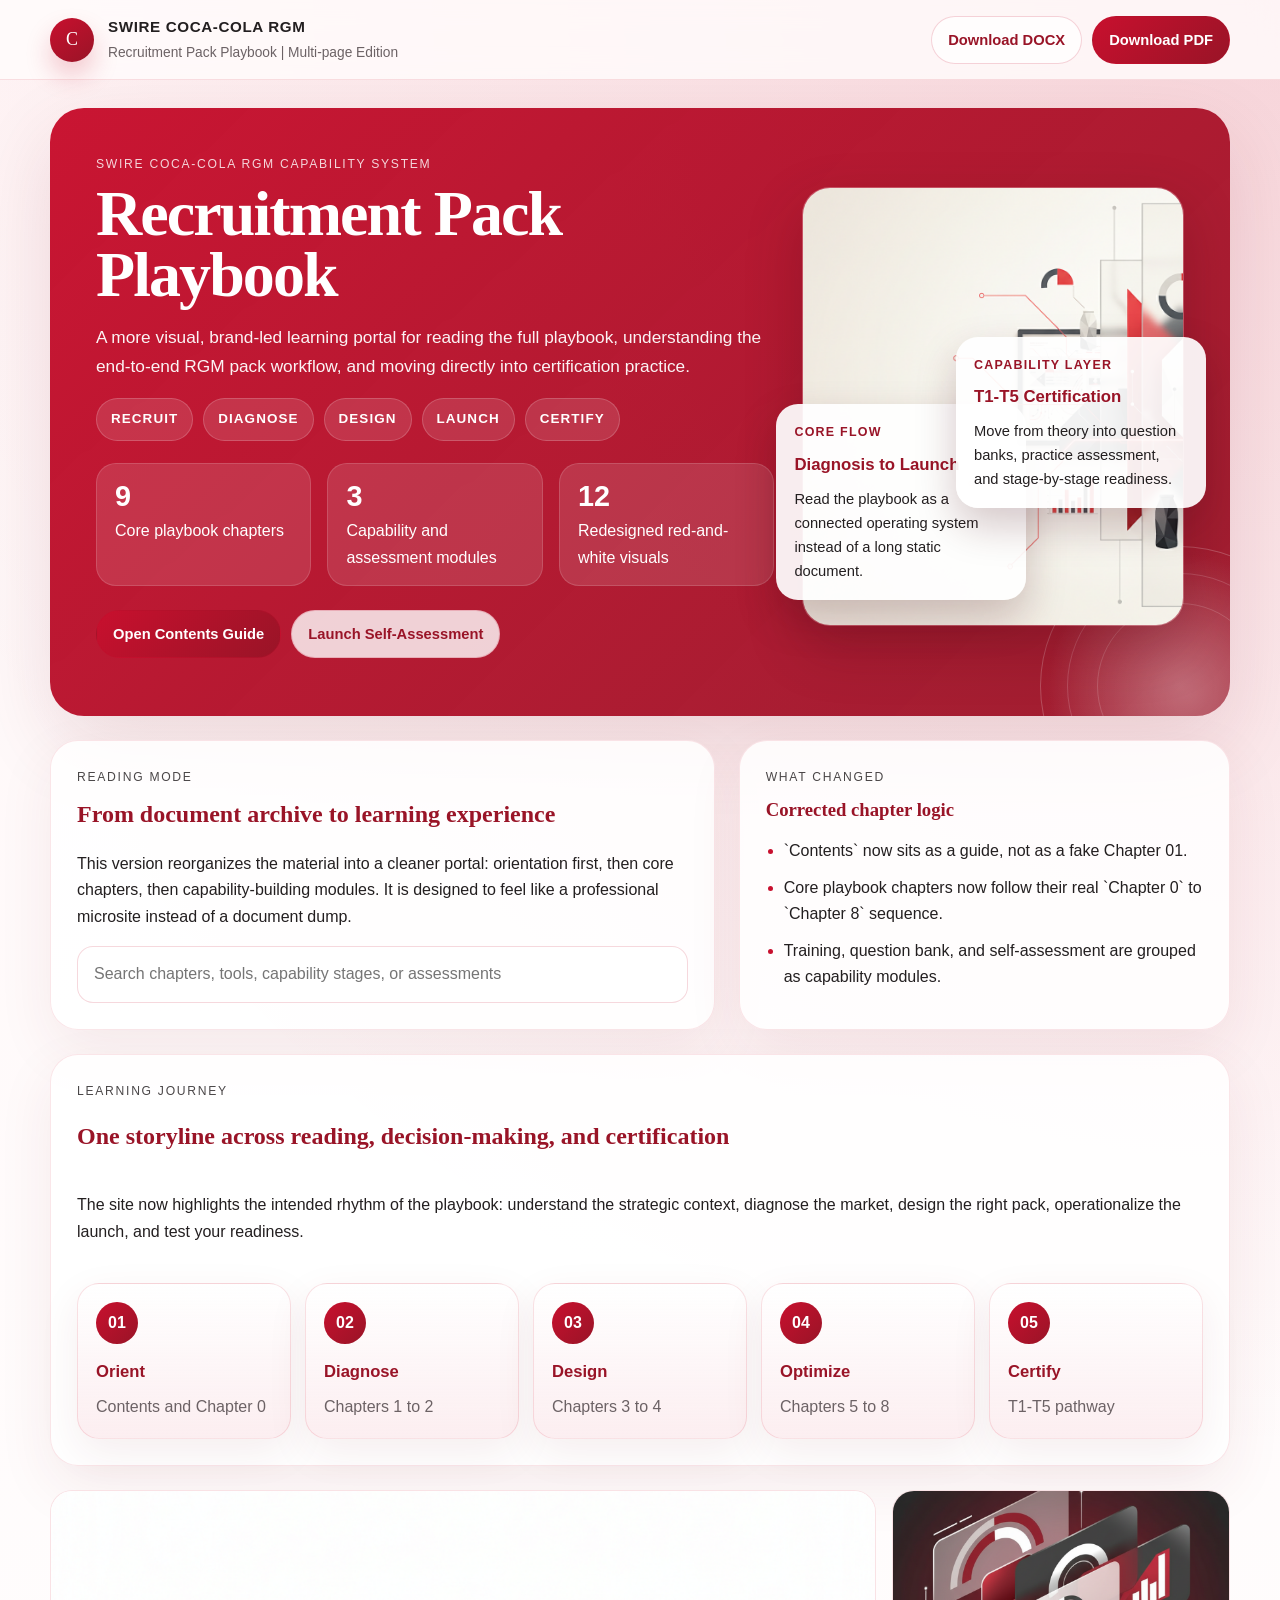
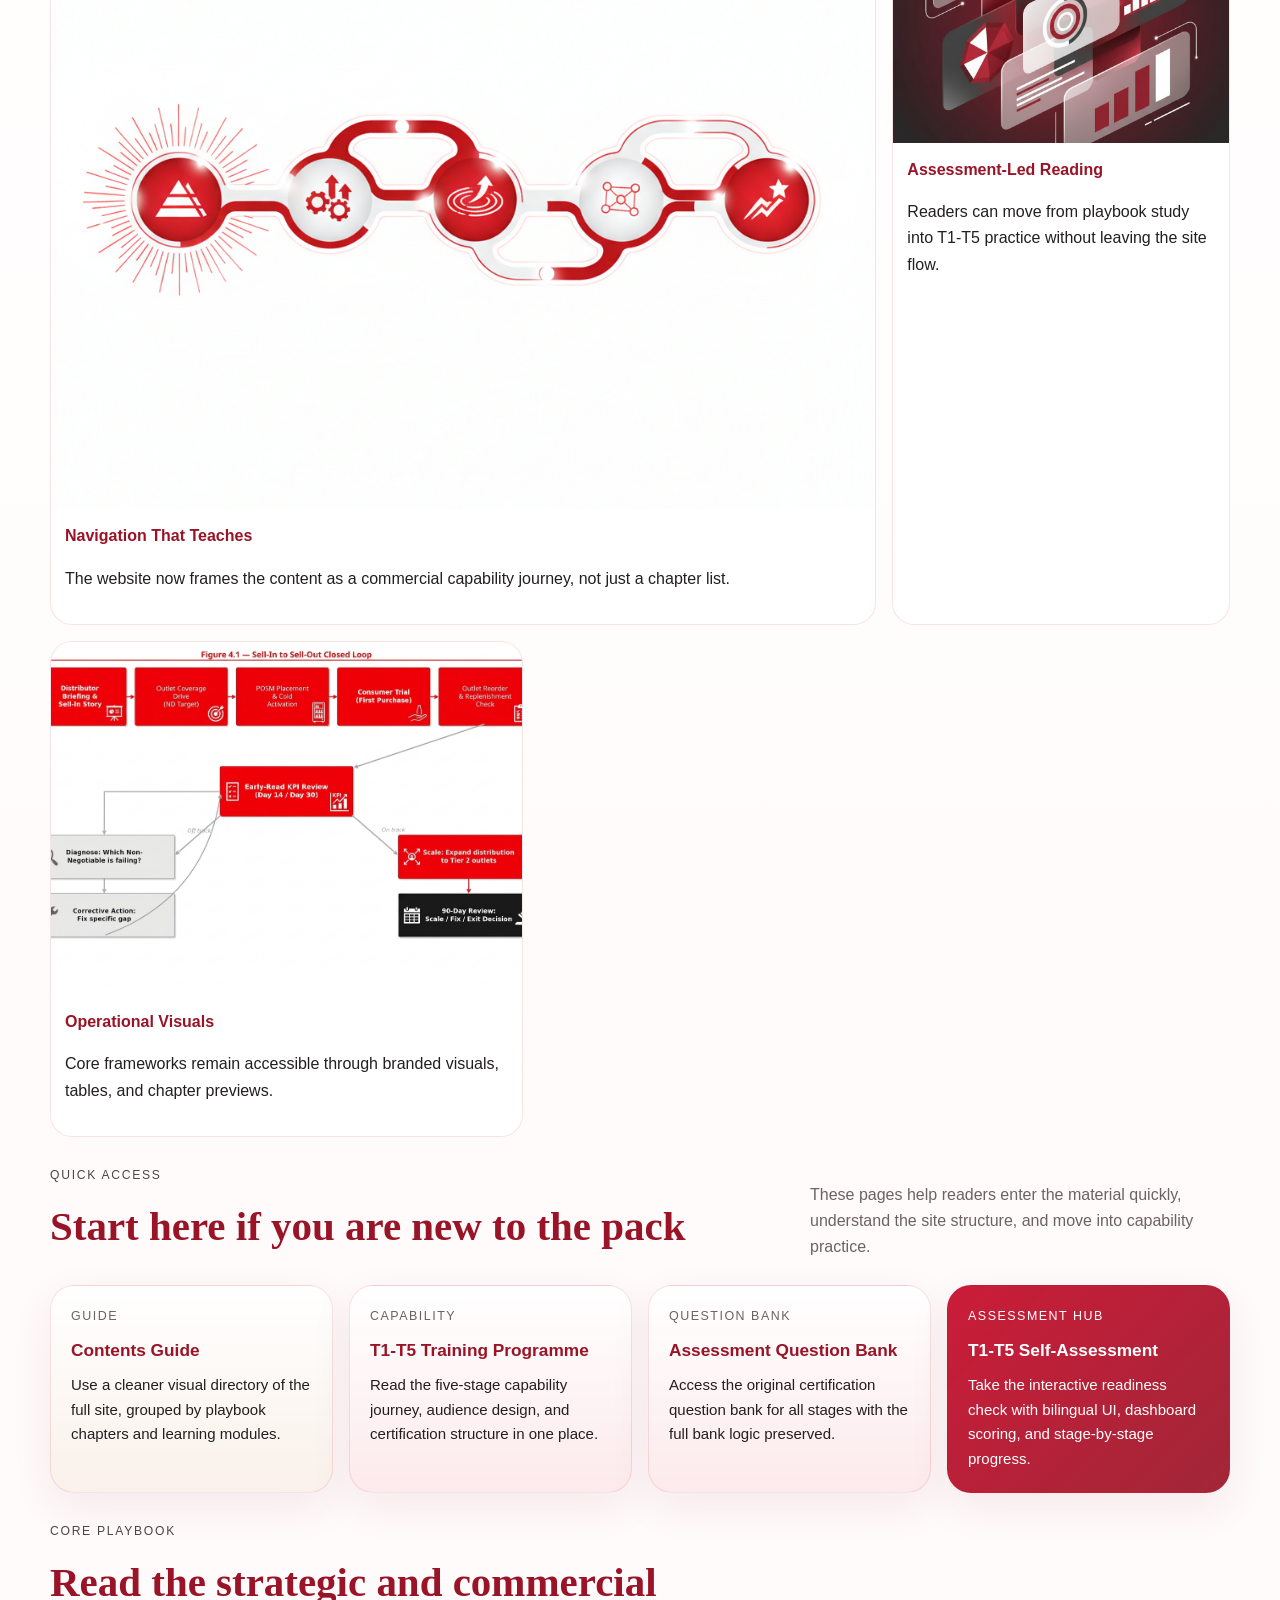
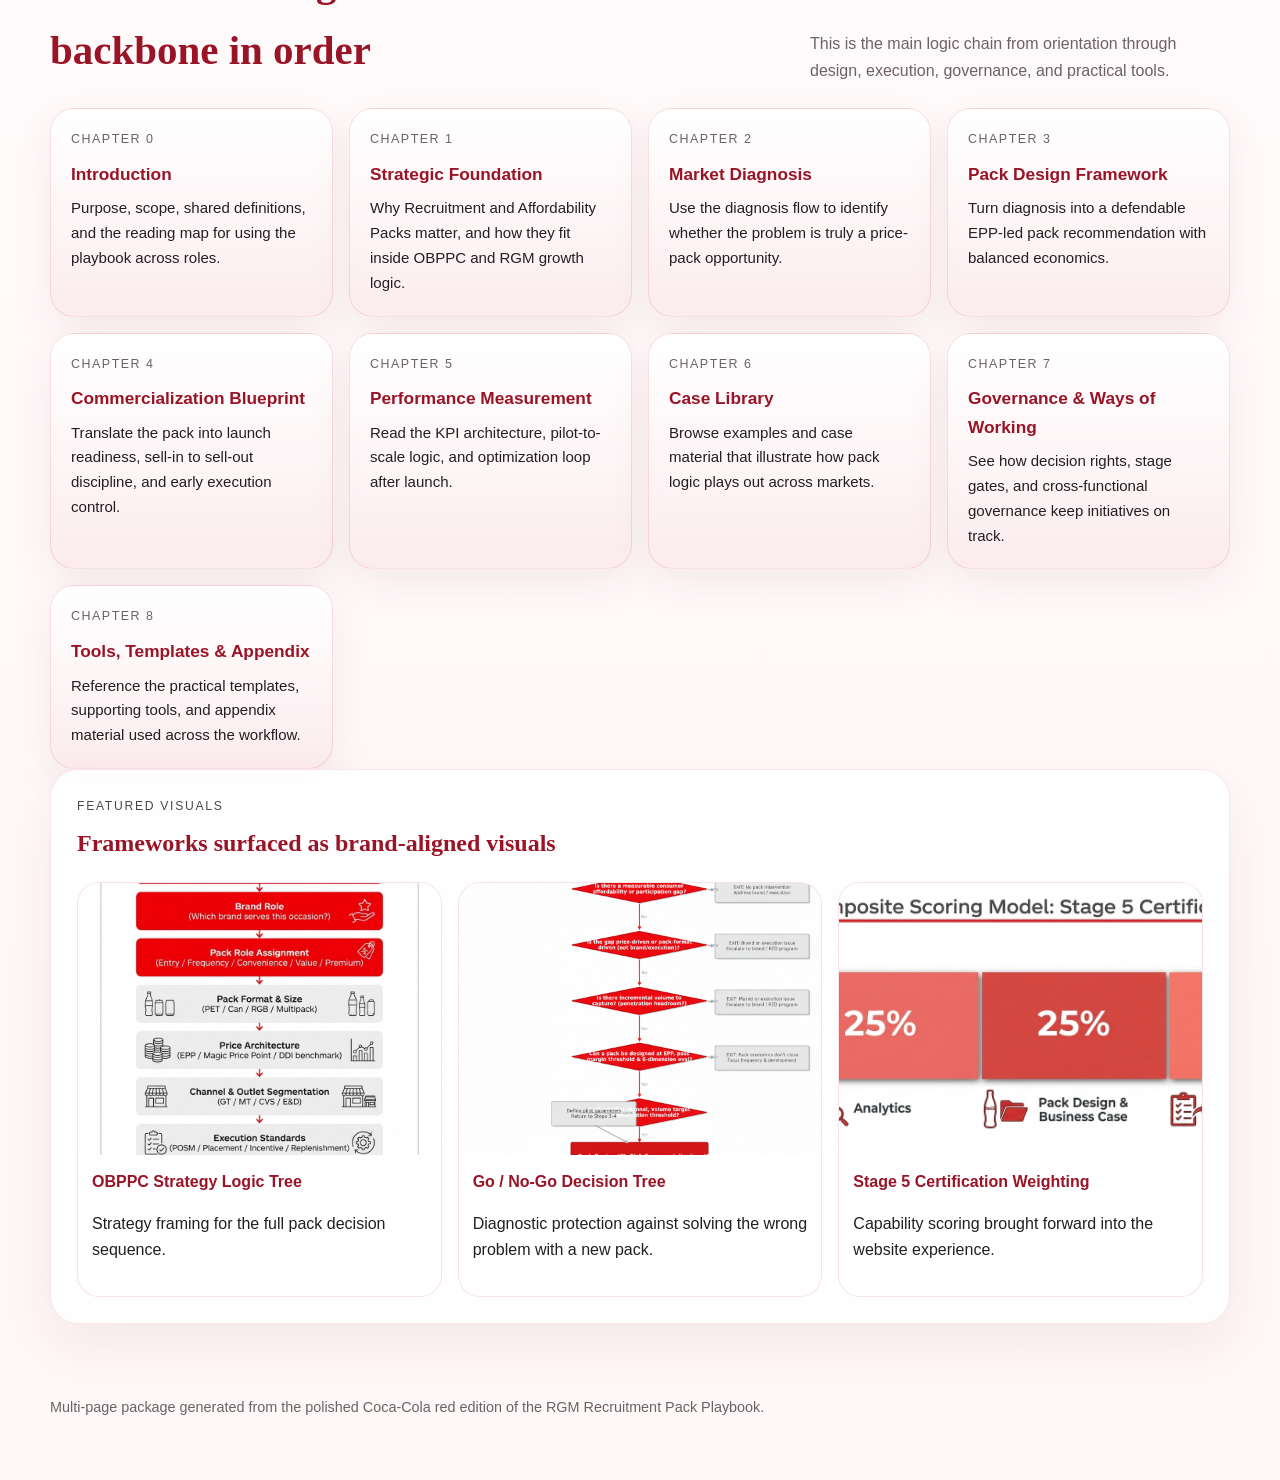
==== commit a990ebe2: "Redesign playbook site visuals" ====
--- a/index.html
+++ b/index.html
@@ -25,158 +25,246 @@
   </header>
 
   <div class="site-shell">
-    <section class="hero reveal">
-      <div class="hero-grid">
-        <div>
-          <p class="eyebrow">Swire Coca-Cola RGM</p>
+    <section class="hero reveal home-hero-visual">
+      <div class="hero-grid hero-grid-enhanced">
+        <div>
+          <p class="eyebrow">Swire Coca-Cola RGM Capability System</p>
           <h1>Recruitment Pack Playbook</h1>
-          <p class="hero-subtitle">A polished multi-page digital edition with Coca-Cola red-and-white branding, chapter-by-chapter reading, and packaged downloads for direct sharing.</p>
+          <p class="hero-subtitle">A more visual, brand-led learning portal for reading the full playbook, understanding the end-to-end RGM pack workflow, and moving directly into certification practice.</p>
+          <div class="hero-pill-row">
+            <span class="hero-pill">Recruit</span>
+            <span class="hero-pill">Diagnose</span>
+            <span class="hero-pill">Design</span>
+            <span class="hero-pill">Launch</span>
+            <span class="hero-pill">Certify</span>
+          </div>
           <div class="stats">
-            <div class="stat"><strong>13</strong><span>Major chapters</span></div>
-            <div class="stat"><strong>12</strong><span>Redesigned figures</span></div>
-            <div class="stat"><strong>2</strong><span>Packaged deliverables</span></div>
-          </div>
-        </div>
-        <div class="hero-meta">
-          <p><strong>Website Package</strong><br />Multi-page static site for GitHub Pages and Netlify.</p>
-          <p><strong>Reading Experience</strong><br />Dedicated chapter pages, improved motion, and cleaner sharing URLs.</p>
-          <p><strong>Deliverables</strong><br />Homepage, chapter pages, assets, downloads, and deployment files.</p>
+            <div class="stat"><strong>9</strong><span>Core playbook chapters</span></div>
+            <div class="stat"><strong>3</strong><span>Capability and assessment modules</span></div>
+            <div class="stat"><strong>12</strong><span>Redesigned red-and-white visuals</span></div>
+          </div>
+          <div class="hero-action-row">
+            <a class="action-btn action-primary" href="chapters/contents.html">Open Contents Guide</a>
+            <a class="action-btn action-secondary" href="chapters/t1-t5-self-assessment.html">Launch Self-Assessment</a>
+          </div>
+        </div>
+
+        <div class="hero-showcase reveal">
+          <figure class="hero-showcase-figure">
+            <img src="assets/brand/home-hero-command-center.png" alt="Coca-Cola red themed strategic command center visual for the RGM Recruitment Pack Playbook" loading="eager" />
+          </figure>
+          <div class="hero-float-card">
+            <span>Core Flow</span>
+            <strong>Diagnosis to Launch</strong>
+            <p>Read the playbook as a connected operating system instead of a long static document.</p>
+          </div>
+          <div class="hero-float-card secondary">
+            <span>Capability Layer</span>
+            <strong>T1-T5 Certification</strong>
+            <p>Move from theory into question banks, practice assessment, and stage-by-stage readiness.</p>
+          </div>
         </div>
       </div>
       <div class="hero-orbit" aria-hidden="true"></div>
     </section>
 
-    <section class="home-intro">
+    <section class="home-command-grid">
       <article class="panel reveal">
-        <p class="eyebrow">Overview</p>
-        <h2>Read the full playbook as a branded website</h2>
-        <p>This edition breaks the document into cleaner chapter pages, keeps the full tables and logic flows intact, and makes navigation much easier for workshop, review, and leadership-readout use.</p>
+        <p class="eyebrow">Reading Mode</p>
+        <h2>From document archive to learning experience</h2>
+        <p>This version reorganizes the material into a cleaner portal: orientation first, then core chapters, then capability-building modules. It is designed to feel like a professional microsite instead of a document dump.</p>
         <div class="search-surface">
-          <input id="chapter-search" type="search" placeholder="Search chapters by topic, market, or framework" />
-        </div>
-      </article>
+          <input id="chapter-search" type="search" placeholder="Search chapters, tools, capability stages, or assessments" />
+        </div>
+      </article>
+
       <article class="panel reveal">
-        <p class="eyebrow">Deployment</p>
-        <h3>Ready for Pages and Netlify</h3>
+        <p class="eyebrow">What Changed</p>
+        <h3>Corrected chapter logic</h3>
         <ul class="deploy-list">
-          <li>Open directly from the local folder.</li>
-          <li>Upload the folder to GitHub Pages as static assets.</li>
-          <li>Drag and drop the same folder into Netlify.</li>
+          <li>`Contents` now sits as a guide, not as a fake Chapter 01.</li>
+          <li>Core playbook chapters now follow their real `Chapter 0` to `Chapter 8` sequence.</li>
+          <li>Training, question bank, and self-assessment are grouped as capability modules.</li>
         </ul>
       </article>
     </section>
 
-    <section class="chapter-card-grid" id="chapter-card-grid">
-      
-            <a class="chapter-card reveal chapter-card-link" href="chapters/contents.html" data-search="contents ">
-              <span>Chapter 01</span>
-              <strong>Contents</strong>
-              <p></p>
-            </a>
-            
-            <a class="chapter-card reveal chapter-card-link" href="chapters/chapter-0-introduction.html" data-search="chapter 0 introduction this playbook is the definitive operational and training reference for recruitment pack and affordability pack strategy across all swire coca-cola (scc) markets. it is designed to be picked up independently by any rgm practitioner at any level, in any market, without reliance on facilitator support.">
-              <span>Chapter 02</span>
-              <strong>Chapter 0 Introduction</strong>
-              <p>This Playbook is the definitive operational and training reference for Recruitment Pack and Affordability Pack strategy across all Swire Coca-Cola (SCC) markets. It is designed to be picked up independently by any RGM pr</p>
-            </a>
-            
-            <a class="chapter-card reveal chapter-card-link" href="chapters/chapter-1-strategic-foundation.html" data-search="chapter 1 strategic foundation revenue growth in sparkling and non-alcoholic ready-to-drink (nartd) categories is driven by two distinct but complementary mechanisms. the first is retention: protecting and deepening value with existing consumers through frequency, occasion breadth, and portfolio premiumization. the second is recruitment: expanding the consumer base by bringing in new or lapsed buyers who are currently outside the system due to price, pack format, or occasion barriers.">
-              <span>Chapter 03</span>
-              <strong>Chapter 1 Strategic Foundation</strong>
-              <p>Revenue growth in sparkling and non-alcoholic ready-to-drink (NARTD) categories is driven by two distinct but complementary mechanisms. The first is retention: protecting and deepening value with existing consumers throu</p>
-            </a>
-            
-            <a class="chapter-card reveal chapter-card-link" href="chapters/chapter-2-market-diagnosis.html" data-search="chapter 2 market diagnosis the single most common failure mode in pack strategy is deploying the wrong solution to the right problem, or a correct solution to the wrong problem. market diagnosis is the structured analytical process that prevents both errors. it produces a definitive answer to four questions before any pack design work begins:">
-              <span>Chapter 04</span>
-              <strong>Chapter 2 Market Diagnosis</strong>
-              <p>The single most common failure mode in pack strategy is deploying the wrong solution to the right problem, or a correct solution to the wrong problem. Market Diagnosis is the structured analytical process that prevents b</p>
-            </a>
-            
-            <a class="chapter-card reveal chapter-card-link" href="chapters/chapter-3-pack-design-framework.html" data-search="chapter 3 pack design framework pack design for recruitment and affordability purposes is an evidence-based process governed by six dimensions of evaluation. the three most common design errors are: (1) starting from an existing pack and applying a price reduction without changing the format; (2) designing from a production-cost perspective rather than a consumer-transaction perspective; (3) optimizing for one dimension (e.g., consumer fit) while neglecting others (e.g., operational fit or economic fit).">
-              <span>Chapter 05</span>
-              <strong>Chapter 3 Pack Design Framework</strong>
-              <p>Pack design for Recruitment and Affordability purposes is an evidence-based process governed by six dimensions of evaluation. The three most common design errors are: (1) starting from an existing pack and applying a pri</p>
-            </a>
-            
-            <a class="chapter-card reveal chapter-card-link" href="chapters/chapter-4-commercialization-blueprint.html" data-search="chapter 4 commercialization blueprint pack approval is the beginning of the commercial challenge, not the end of it. the majority of recruitment pack failures in the coca-cola system have not been strategy failures — they have been commercialization failures: correct pack, wrong execution. the five most common commercialization failure modes are: inadequate pre-launch channel readiness; sell-in without effective sell-out mechanics; missing or wrong posm at point of purchase; price at outlet level deviating from the designed epp; and replenishment gaps that create stockouts in the first 30–60 days when trial velocity is highest.">
-              <span>Chapter 06</span>
-              <strong>Chapter 4 Commercialization Blueprint</strong>
-              <p>Pack approval is the beginning of the commercial challenge, not the end of it. The majority of recruitment pack failures in the Coca-Cola system have not been strategy failures — they have been commercialization failures</p>
-            </a>
-            
-            <a class="chapter-card reveal chapter-card-link" href="chapters/chapter-5-performance-measurement-optimization.html" data-search="chapter 5 performance measurement &amp; optimization effective performance management for recruitment and affordability packs requires a three-horizon kpi architecture. leading indicators identify early signals within the first 30 days; mid-term indicators confirm whether the recruitment mechanism is working at 60–90 days; lagging indicators assess long-term business impact at 6–18 months.">
-              <span>Chapter 07</span>
-              <strong>Chapter 5 Performance Measurement &amp; Optimization</strong>
-              <p>Effective performance management for recruitment and affordability packs requires a three-horizon KPI architecture. Leading indicators identify early signals within the first 30 days; mid-term indicators confirm whether </p>
-            </a>
-            
-            <a class="chapter-card reveal chapter-card-link" href="chapters/chapter-6-case-library.html" data-search="chapter 6 case library ">
-              <span>Chapter 08</span>
-              <strong>Chapter 6 Case Library</strong>
-              <p></p>
-            </a>
-            
-            <a class="chapter-card reveal chapter-card-link" href="chapters/chapter-7-governance-ways-of-working.html" data-search="chapter 7 governance &amp; ways of working recruitment and affordability pack decisions sit at the intersection of consumer, commercial, finance, supply chain, marketing, and bottler interests. without clear governance, three failure modes recur: (1) decisions are made at the wrong level — a country manager approves a new pack without financial and supply chain sign-off, creating downstream cost overruns; (2) decisions are made too slowly — multiple sequential approvals add 3–6 months to what should be a 90-day pilot cycle; (3) decisions are reversed without clear criteria — a pack that is underperforming is extended rather than exited, consuming trade investment and distribution capacity.">
-              <span>Chapter 09</span>
-              <strong>Chapter 7 Governance &amp; Ways of Working</strong>
-              <p>Recruitment and Affordability pack decisions sit at the intersection of Consumer, Commercial, Finance, Supply Chain, Marketing, and Bottler interests. Without clear governance, three failure modes recur: (1) decisions ar</p>
-            </a>
-            
-            <a class="chapter-card reveal chapter-card-link" href="chapters/chapter-8-tools-templates-appendix.html" data-search="chapter 8 tools, templates &amp; appendix ">
-              <span>Chapter 10</span>
-              <strong>Chapter 8 Tools, Templates &amp; Appendix</strong>
-              <p></p>
-            </a>
-            
-            <a class="chapter-card reveal chapter-card-link" href="chapters/training-programme-t1-t5-five-stage-certification-programme.html" data-search="training programme t1–t5: five-stage certification programme the rgm recruitment pack training and certification programme is a five-stage, role-differentiated capability journey covering the full analytical and commercial skill set required to design, deploy, and measure recruitment and affordability pack initiatives across any swire coca-cola market.">
-              <span>Chapter 11</span>
-              <strong>Training Programme T1–T5: Five-Stage Certification Programme</strong>
-              <p>The RGM Recruitment Pack Training and Certification Programme is a five-stage, role-differentiated capability journey covering the full analytical and commercial skill set required to design, deploy, and measure Recruitm</p>
-            </a>
-            
-            <a class="chapter-card reveal chapter-card-link" href="chapters/assessment-question-bank-full-bank-stages-1-5.html" data-search="assessment question bank full bank — stages 1–5 questions 1–5 above are stage 1 sample questions. the following complete the stage 1 bank to 20 questions.">
-              <span>Chapter 12</span>
-              <strong>Assessment Question Bank Full Bank — Stages 1–5</strong>
-              <p>Questions 1–5 above are Stage 1 sample questions. The following complete the Stage 1 bank to 20 questions.</p>
-            </a>
-
-            <a class="chapter-card reveal chapter-card-link" href="chapters/t1-t5-self-assessment.html" data-search="t1 t5 self assessment stage 1 stage 2 stage 3 stage 4 stage 5 quiz self evaluation readiness certification">
-              <span>Chapter 13</span>
-              <strong>T1-T5 Self-Assessment</strong>
-              <p>Interactive stage-by-stage quiz and readiness check built from the original certification question bank and case brief.</p>
-            </a>
-            
-    </section>
-
-    <section class="panel">
-      <p class="eyebrow">Featured Figures</p>
-      <h2>Redesigned playbook visuals</h2>
+    <section class="journey-strip panel reveal">
+      <div class="journey-strip-copy">
+        <p class="eyebrow">Learning Journey</p>
+        <h2>One storyline across reading, decision-making, and certification</h2>
+        <p>The site now highlights the intended rhythm of the playbook: understand the strategic context, diagnose the market, design the right pack, operationalize the launch, and test your readiness.</p>
+      </div>
+      <div class="journey-ribbon">
+        <div class="journey-step">
+          <span>01</span>
+          <strong>Orient</strong>
+          <p>Contents and Chapter 0</p>
+        </div>
+        <div class="journey-step">
+          <span>02</span>
+          <strong>Diagnose</strong>
+          <p>Chapters 1 to 2</p>
+        </div>
+        <div class="journey-step">
+          <span>03</span>
+          <strong>Design</strong>
+          <p>Chapters 3 to 4</p>
+        </div>
+        <div class="journey-step">
+          <span>04</span>
+          <strong>Optimize</strong>
+          <p>Chapters 5 to 8</p>
+        </div>
+        <div class="journey-step">
+          <span>05</span>
+          <strong>Certify</strong>
+          <p>T1-T5 pathway</p>
+        </div>
+      </div>
+    </section>
+
+    <section class="visual-triad">
+      <article class="feature-card feature-card-wide reveal">
+        <img src="assets/brand/home-learning-ribbon.png" alt="Coca-Cola red learning pathway visual" loading="lazy" />
+        <div>
+          <strong>Navigation That Teaches</strong>
+          <p>The website now frames the content as a commercial capability journey, not just a chapter list.</p>
+        </div>
+      </article>
+      <article class="feature-card reveal">
+        <img src="assets/brand/home-assessment-dashboard.png" alt="Coca-Cola red assessment dashboard visual" loading="lazy" />
+        <div>
+          <strong>Assessment-Led Reading</strong>
+          <p>Readers can move from playbook study into T1-T5 practice without leaving the site flow.</p>
+        </div>
+      </article>
+      <article class="feature-card reveal">
+        <img src="assets/figures/09-figure-4-1-sell-in-to-sell-out-closed-loop.jpg" alt="Sell-in to sell-out closed loop figure" loading="lazy" />
+        <div>
+          <strong>Operational Visuals</strong>
+          <p>Core frameworks remain accessible through branded visuals, tables, and chapter previews.</p>
+        </div>
+      </article>
+    </section>
+
+    <section class="chapter-group reveal" data-card-group>
+      <div class="chapter-group-head">
+        <div>
+          <p class="eyebrow">Quick Access</p>
+          <h2>Start here if you are new to the pack</h2>
+        </div>
+        <p class="chapter-group-copy">These pages help readers enter the material quickly, understand the site structure, and move into capability practice.</p>
+      </div>
+      <div class="chapter-card-grid">
+        <a class="chapter-card reveal chapter-card-link chapter-card-guide" href="chapters/contents.html" data-search="contents navigation site guide chapter map reading order playbook">
+          <span>Guide</span>
+          <strong>Contents Guide</strong>
+          <p>Use a cleaner visual directory of the full site, grouped by playbook chapters and learning modules.</p>
+        </a>
+
+        <a class="chapter-card reveal chapter-card-link chapter-card-module" href="chapters/training-programme-t1-t5-five-stage-certification-programme.html" data-search="training programme t1 t5 five stage certification programme capability journey stage 1 stage 2 stage 3 stage 4 stage 5">
+          <span>Capability</span>
+          <strong>T1-T5 Training Programme</strong>
+          <p>Read the five-stage capability journey, audience design, and certification structure in one place.</p>
+        </a>
+
+        <a class="chapter-card reveal chapter-card-link chapter-card-module" href="chapters/assessment-question-bank-full-bank-stages-1-5.html" data-search="assessment question bank full bank stages 1 5 questions certification testing">
+          <span>Question Bank</span>
+          <strong>Assessment Question Bank</strong>
+          <p>Access the original certification question bank for all stages with the full bank logic preserved.</p>
+        </a>
+
+        <a class="chapter-card reveal chapter-card-link chapter-card-assessment" href="chapters/t1-t5-self-assessment.html" data-search="t1 t5 self assessment stage 1 stage 2 stage 3 stage 4 stage 5 quiz self evaluation readiness certification">
+          <span>Assessment Hub</span>
+          <strong>T1-T5 Self-Assessment</strong>
+          <p>Take the interactive readiness check with bilingual UI, dashboard scoring, and stage-by-stage progress.</p>
+        </a>
+      </div>
+    </section>
+
+    <section class="chapter-group reveal" data-card-group>
+      <div class="chapter-group-head">
+        <div>
+          <p class="eyebrow">Core Playbook</p>
+          <h2>Read the strategic and commercial backbone in order</h2>
+        </div>
+        <p class="chapter-group-copy">This is the main logic chain from orientation through design, execution, governance, and practical tools.</p>
+      </div>
+      <div class="chapter-card-grid">
+        <a class="chapter-card reveal chapter-card-link" href="chapters/chapter-0-introduction.html" data-search="chapter 0 introduction purpose scope navigation map key definitions">
+          <span>Chapter 0</span>
+          <strong>Introduction</strong>
+          <p>Purpose, scope, shared definitions, and the reading map for using the playbook across roles.</p>
+        </a>
+        <a class="chapter-card reveal chapter-card-link" href="chapters/chapter-1-strategic-foundation.html" data-search="chapter 1 strategic foundation recruitment retention obppc strategy">
+          <span>Chapter 1</span>
+          <strong>Strategic Foundation</strong>
+          <p>Why Recruitment and Affordability Packs matter, and how they fit inside OBPPC and RGM growth logic.</p>
+        </a>
+        <a class="chapter-card reveal chapter-card-link" href="chapters/chapter-2-market-diagnosis.html" data-search="chapter 2 market diagnosis affordability index diagnosis price pack ladder execution problem">
+          <span>Chapter 2</span>
+          <strong>Market Diagnosis</strong>
+          <p>Use the diagnosis flow to identify whether the problem is truly a price-pack opportunity.</p>
+        </a>
+        <a class="chapter-card reveal chapter-card-link" href="chapters/chapter-3-pack-design-framework.html" data-search="chapter 3 pack design framework six dimension evaluation epp business case">
+          <span>Chapter 3</span>
+          <strong>Pack Design Framework</strong>
+          <p>Turn diagnosis into a defendable EPP-led pack recommendation with balanced economics.</p>
+        </a>
+        <a class="chapter-card reveal chapter-card-link" href="chapters/chapter-4-commercialization-blueprint.html" data-search="chapter 4 commercialization blueprint five non negotiables launch plan execution">
+          <span>Chapter 4</span>
+          <strong>Commercialization Blueprint</strong>
+          <p>Translate the pack into launch readiness, sell-in to sell-out discipline, and early execution control.</p>
+        </a>
+        <a class="chapter-card reveal chapter-card-link" href="chapters/chapter-5-performance-measurement-optimization.html" data-search="chapter 5 performance measurement optimization scale fix exit kpi">
+          <span>Chapter 5</span>
+          <strong>Performance Measurement</strong>
+          <p>Read the KPI architecture, pilot-to-scale logic, and optimization loop after launch.</p>
+        </a>
+        <a class="chapter-card reveal chapter-card-link" href="chapters/chapter-6-case-library.html" data-search="chapter 6 case library market case examples">
+          <span>Chapter 6</span>
+          <strong>Case Library</strong>
+          <p>Browse examples and case material that illustrate how pack logic plays out across markets.</p>
+        </a>
+        <a class="chapter-card reveal chapter-card-link" href="chapters/chapter-7-governance-ways-of-working.html" data-search="chapter 7 governance ways of working decision rights stage gate">
+          <span>Chapter 7</span>
+          <strong>Governance &amp; Ways of Working</strong>
+          <p>See how decision rights, stage gates, and cross-functional governance keep initiatives on track.</p>
+        </a>
+        <a class="chapter-card reveal chapter-card-link" href="chapters/chapter-8-tools-templates-appendix.html" data-search="chapter 8 tools templates appendix reference templates">
+          <span>Chapter 8</span>
+          <strong>Tools, Templates &amp; Appendix</strong>
+          <p>Reference the practical templates, supporting tools, and appendix material used across the workflow.</p>
+        </a>
+      </div>
+    </section>
+
+    <section class="panel reveal">
+      <p class="eyebrow">Featured Visuals</p>
+      <h2>Frameworks surfaced as brand-aligned visuals</h2>
       <div class="feature-grid">
-        
-                <article class="feature-card reveal">
-                  <img src="assets/figures/01-figure-0-1-playbook-navigation-map-role-based-reading-guide-by-chapter.png" alt="Figure 0.1 — Playbook Navigation Map: role-based reading guide by chapter" loading="lazy" />
-                  <div>
-                    <strong>Chapter 0 Introduction</strong>
-                    <p>Figure 0.1 — Playbook Navigation Map: role-based reading guide by chapter</p>
-                  </div>
-                </article>
-                
-                <article class="feature-card reveal">
-                  <img src="assets/figures/02-figure-1-1-obppc-strategy-logic-tree.jpg" alt="Figure 1.1 — OBPPC Strategy Logic Tree" loading="lazy" />
-                  <div>
-                    <strong>Chapter 1 Strategic Foundation</strong>
-                    <p>Figure 1.1 — OBPPC Strategy Logic Tree</p>
-                  </div>
-                </article>
-                
-                <article class="feature-card reveal">
-                  <img src="assets/figures/04-figure-2-1-5-step-market-diagnosis-flowchart.jpg" alt="Figure 2.1 — 5-Step Market Diagnosis Flowchart" loading="lazy" />
-                  <div>
-                    <strong>Chapter 2 Market Diagnosis</strong>
-                    <p>Figure 2.1 — 5-Step Market Diagnosis Flowchart</p>
-                  </div>
-                </article>
-                
+        <article class="feature-card reveal">
+          <img src="assets/figures/02-figure-1-1-obppc-strategy-logic-tree.jpg" alt="OBPPC Strategy Logic Tree" loading="lazy" />
+          <div>
+            <strong>OBPPC Strategy Logic Tree</strong>
+            <p>Strategy framing for the full pack decision sequence.</p>
+          </div>
+        </article>
+        <article class="feature-card reveal">
+          <img src="assets/figures/05-figure-2-2-pack-intervention-go-no-go-decision-tree.png" alt="Pack Intervention Go No-Go Decision Tree" loading="lazy" />
+          <div>
+            <strong>Go / No-Go Decision Tree</strong>
+            <p>Diagnostic protection against solving the wrong problem with a new pack.</p>
+          </div>
+        </article>
+        <article class="feature-card reveal">
+          <img src="assets/figures/12-figure-t-1-composite-scoring-model-stage-5-certification-weighting.jpg" alt="Stage 5 Certification Weighting" loading="lazy" />
+          <div>
+            <strong>Stage 5 Certification Weighting</strong>
+            <p>Capability scoring brought forward into the website experience.</p>
+          </div>
+        </article>
       </div>
     </section>
   </div>
--- a/styles.css
+++ b/styles.css
@@ -726,6 +726,10 @@
   background: rgba(255,255,255,0.92);
 }
 
+.feature-card-wide {
+  grid-column: span 2;
+}
+
 .feature-card img {
   width: 100%;
   display: block;
@@ -735,6 +739,406 @@
 
 .feature-card div {
   padding: 14px 14px 16px;
+}
+
+.home-command-grid {
+  display: grid;
+  grid-template-columns: 1.15fr 0.85fr;
+  gap: 24px;
+  margin-top: 24px;
+}
+
+.home-hero-visual {
+  padding-bottom: 58px;
+}
+
+.hero-grid-enhanced {
+  align-items: center;
+}
+
+.hero-pill-row,
+.hero-action-row {
+  display: flex;
+  flex-wrap: wrap;
+  gap: 10px;
+}
+
+.hero-pill-row {
+  margin-top: 18px;
+}
+
+.hero-action-row {
+  margin-top: 24px;
+}
+
+.hero-pill {
+  padding: 9px 14px;
+  border-radius: 999px;
+  background: rgba(255,255,255,0.12);
+  border: 1px solid rgba(255,255,255,0.18);
+  font-size: 0.84rem;
+  font-weight: 800;
+  text-transform: uppercase;
+  letter-spacing: 0.08em;
+}
+
+.hero-showcase {
+  position: relative;
+  min-height: 420px;
+}
+
+.hero-showcase-figure {
+  margin: 0;
+  border-radius: 28px;
+  overflow: hidden;
+  border: 1px solid rgba(255,255,255,0.16);
+  background: rgba(255,255,255,0.1);
+  box-shadow: 0 22px 54px rgba(69, 7, 19, 0.25);
+}
+
+.hero-showcase-figure img {
+  display: block;
+  width: 100%;
+  aspect-ratio: 4 / 4.6;
+  object-fit: cover;
+}
+
+.hero-float-card {
+  position: absolute;
+  left: -26px;
+  bottom: 26px;
+  width: min(250px, 72%);
+  padding: 18px 18px 16px;
+  border-radius: 22px;
+  background: rgba(255,255,255,0.92);
+  color: var(--ink);
+  box-shadow: 0 18px 40px rgba(69, 7, 19, 0.22);
+}
+
+.hero-float-card.secondary {
+  left: auto;
+  right: -22px;
+  bottom: 118px;
+}
+
+.hero-float-card span {
+  display: block;
+  margin-bottom: 8px;
+  color: var(--coke-red-dark);
+  font-size: 0.78rem;
+  font-weight: 800;
+  letter-spacing: 0.1em;
+  text-transform: uppercase;
+}
+
+.hero-float-card strong {
+  display: block;
+  font-size: 1.05rem;
+  margin-bottom: 8px;
+  color: var(--coke-red-dark);
+}
+
+.hero-float-card p {
+  margin: 0;
+  font-size: 0.92rem;
+  color: var(--ink);
+}
+
+.journey-strip {
+  margin-top: 24px;
+}
+
+.journey-strip-copy {
+  display: grid;
+  gap: 8px;
+}
+
+.journey-ribbon {
+  display: grid;
+  grid-template-columns: repeat(5, minmax(0, 1fr));
+  gap: 14px;
+  margin-top: 22px;
+}
+
+.journey-step {
+  padding: 18px;
+  border-radius: 22px;
+  background: linear-gradient(180deg, rgba(255,255,255,0.98), rgba(251,233,236,0.76));
+  border: 1px solid rgba(200,16,46,0.12);
+  box-shadow: 0 14px 40px rgba(131, 37, 49, 0.08);
+}
+
+.journey-step span {
+  display: inline-flex;
+  width: 42px;
+  height: 42px;
+  align-items: center;
+  justify-content: center;
+  border-radius: 999px;
+  background: linear-gradient(135deg, var(--coke-red), var(--coke-red-dark));
+  color: var(--white);
+  font-weight: 800;
+}
+
+.journey-step strong {
+  display: block;
+  margin: 14px 0 8px;
+  color: var(--coke-red-dark);
+  font-size: 1.04rem;
+}
+
+.journey-step p {
+  margin: 0;
+  color: var(--muted);
+}
+
+.visual-triad {
+  display: grid;
+  grid-template-columns: 1.4fr 1fr 1fr;
+  gap: 16px;
+  margin-top: 24px;
+}
+
+.chapter-group {
+  margin-top: 28px;
+}
+
+.chapter-group-head {
+  display: flex;
+  align-items: flex-end;
+  justify-content: space-between;
+  gap: 18px;
+  margin-bottom: 18px;
+}
+
+.chapter-group-head h2 {
+  margin: 0;
+  color: var(--coke-red-dark);
+  font-family: "Baskerville Old Face", Georgia, serif;
+  font-size: clamp(1.8rem, 3.2vw, 2.6rem);
+}
+
+.chapter-group-copy {
+  max-width: 420px;
+  margin: 0;
+  color: var(--muted);
+}
+
+.chapter-card-guide {
+  background: linear-gradient(180deg, rgba(255,255,255,0.98), rgba(249,240,232,0.92));
+}
+
+.chapter-card-module {
+  background: linear-gradient(180deg, rgba(255,255,255,0.98), rgba(252,232,234,0.92));
+}
+
+.chapter-card-assessment {
+  background:
+    linear-gradient(135deg, rgba(200,16,46,0.95), rgba(153,20,39,0.92)),
+    linear-gradient(180deg, rgba(255,255,255,0.06), transparent 65%);
+  color: var(--white);
+}
+
+.chapter-card-assessment span,
+.chapter-card-assessment strong,
+.chapter-card-assessment p {
+  color: inherit;
+}
+
+.experience-grid {
+  display: grid;
+  grid-template-columns: repeat(3, minmax(0, 1fr));
+  gap: 16px;
+}
+
+.experience-card {
+  padding: 22px;
+  border-radius: 24px;
+  background: linear-gradient(180deg, rgba(255,255,255,0.98), rgba(251,233,236,0.72));
+  border: 1px solid rgba(200,16,46,0.12);
+  box-shadow: 0 18px 40px rgba(131, 37, 49, 0.08);
+}
+
+.experience-card span {
+  display: inline-flex;
+  width: 40px;
+  height: 40px;
+  align-items: center;
+  justify-content: center;
+  border-radius: 999px;
+  background: linear-gradient(135deg, var(--coke-red), var(--coke-red-dark));
+  color: var(--white);
+  font-weight: 800;
+}
+
+.experience-card strong {
+  display: block;
+  margin: 14px 0 10px;
+  color: var(--coke-red-dark);
+  font-size: 1.06rem;
+}
+
+.experience-card p {
+  margin: 0;
+}
+
+.chapter-experience {
+  margin-bottom: 22px;
+  padding: 24px;
+  border-radius: 28px;
+  background:
+    radial-gradient(circle at top right, rgba(200,16,46,0.18), transparent 36%),
+    linear-gradient(180deg, rgba(255,255,255,0.97), rgba(251,233,236,0.86));
+  border: 1px solid rgba(200,16,46,0.12);
+  box-shadow: 0 18px 44px rgba(131, 37, 49, 0.08);
+}
+
+.chapter-experience-head {
+  display: flex;
+  align-items: flex-end;
+  justify-content: space-between;
+  gap: 16px;
+  margin-bottom: 16px;
+}
+
+.chapter-experience-head h3 {
+  margin: 0;
+  color: var(--coke-red-dark);
+  font-family: "Baskerville Old Face", Georgia, serif;
+  font-size: 1.7rem;
+}
+
+.chapter-experience-phase {
+  display: inline-flex;
+  padding: 8px 12px;
+  border-radius: 999px;
+  background: rgba(200,16,46,0.1);
+  color: var(--coke-red-dark);
+  font-size: 0.8rem;
+  font-weight: 800;
+  text-transform: uppercase;
+  letter-spacing: 0.08em;
+}
+
+.chapter-experience-grid {
+  display: grid;
+  grid-template-columns: repeat(3, minmax(0, 1fr));
+  gap: 14px;
+}
+
+.chapter-experience-card {
+  padding: 18px;
+  border-radius: 20px;
+  background: rgba(255,255,255,0.9);
+  border: 1px solid rgba(200,16,46,0.12);
+}
+
+.chapter-experience-card span {
+  display: block;
+  margin-bottom: 8px;
+  color: var(--coke-red-dark);
+  font-size: 0.78rem;
+  font-weight: 800;
+  letter-spacing: 0.08em;
+  text-transform: uppercase;
+}
+
+.chapter-experience-card strong {
+  display: block;
+  margin-bottom: 8px;
+  color: var(--ink);
+  font-size: 1rem;
+}
+
+.chapter-experience-card p {
+  margin: 0;
+  color: var(--muted);
+}
+
+.chapter-roadmap {
+  display: grid;
+  gap: 14px;
+}
+
+.chapter-roadmap-grid {
+  display: grid;
+  grid-template-columns: repeat(5, minmax(0, 1fr));
+  gap: 12px;
+}
+
+.chapter-roadmap-card {
+  padding: 18px;
+  border-radius: 20px;
+  background: rgba(255,255,255,0.92);
+  border: 1px solid rgba(200,16,46,0.12);
+}
+
+.chapter-roadmap-card span {
+  display: block;
+  margin-bottom: 8px;
+  color: var(--coke-red-dark);
+  font-size: 0.8rem;
+  font-weight: 800;
+  text-transform: uppercase;
+  letter-spacing: 0.08em;
+}
+
+.chapter-roadmap-card strong {
+  display: block;
+  margin-bottom: 8px;
+  color: var(--coke-red-dark);
+  font-size: 1rem;
+}
+
+.chapter-roadmap-card p {
+  margin: 0;
+  color: var(--muted);
+  font-size: 0.92rem;
+}
+
+.chapter-roadmap-links {
+  display: flex;
+  flex-wrap: wrap;
+  gap: 10px;
+}
+
+.chapter-roadmap-links a {
+  text-decoration: none;
+}
+
+.bank-overview-grid {
+  display: grid;
+  grid-template-columns: repeat(5, minmax(0, 1fr));
+  gap: 12px;
+}
+
+.bank-overview-card {
+  padding: 18px;
+  border-radius: 20px;
+  background: rgba(255,255,255,0.92);
+  border: 1px solid rgba(200,16,46,0.12);
+}
+
+.bank-overview-card span {
+  display: block;
+  margin-bottom: 8px;
+  color: var(--coke-red-dark);
+  font-size: 0.78rem;
+  font-weight: 800;
+  letter-spacing: 0.08em;
+  text-transform: uppercase;
+}
+
+.bank-overview-card strong {
+  display: block;
+  margin-bottom: 8px;
+  color: var(--coke-red-dark);
+}
+
+.bank-overview-card p {
+  margin: 0;
+  color: var(--muted);
+  font-size: 0.92rem;
 }
 
 .feature-card strong {
@@ -900,6 +1304,38 @@
   gap: 28px;
 }
 
+.assessment-toolbar {
+  display: flex;
+  align-items: flex-start;
+  justify-content: space-between;
+  gap: 18px;
+}
+
+.locale-toggle {
+  display: inline-flex;
+  gap: 8px;
+  padding: 6px;
+  border-radius: 999px;
+  background: rgba(255,255,255,0.12);
+  border: 1px solid rgba(255,255,255,0.14);
+}
+
+.locale-btn {
+  border: 0;
+  border-radius: 999px;
+  padding: 10px 14px;
+  background: transparent;
+  color: var(--white);
+  font: inherit;
+  font-weight: 700;
+  cursor: pointer;
+}
+
+.locale-btn.is-active {
+  background: rgba(255,255,255,0.2);
+  box-shadow: inset 0 0 0 1px rgba(255,255,255,0.18);
+}
+
 .assessment-intro {
   padding: 28px;
   border-radius: 28px;
@@ -917,7 +1353,7 @@
 .assessment-summary-grid,
 .result-grid {
   display: grid;
-  grid-template-columns: repeat(4, minmax(0, 1fr));
+  grid-template-columns: repeat(auto-fit, minmax(170px, 1fr));
   gap: 14px;
 }
 
@@ -944,8 +1380,158 @@
   margin-bottom: 6px;
 }
 
+.summary-stat span,
+.result-metric span {
+  display: block;
+  font-size: 0.82rem;
+  text-transform: uppercase;
+  letter-spacing: 0.06em;
+  opacity: 0.82;
+}
+
 .result-metric strong {
   color: var(--coke-red-dark);
+}
+
+.assessment-dashboard {
+  padding: 24px;
+  border-radius: 28px;
+  background: rgba(255,255,255,0.92);
+  border: 1px solid rgba(200,16,46,0.12);
+  box-shadow: 0 20px 48px rgba(133, 41, 55, 0.08);
+}
+
+.assessment-dashboard-head {
+  display: flex;
+  align-items: flex-start;
+  justify-content: space-between;
+  gap: 18px;
+}
+
+.assessment-dashboard-head h3 {
+  margin: 0;
+  color: var(--coke-red-dark);
+  font-family: "Baskerville Old Face", Georgia, serif;
+  font-size: 1.9rem;
+}
+
+.assessment-note,
+.assessment-inline-note {
+  margin: 0;
+  padding: 14px 16px;
+  border-radius: 18px;
+  background: linear-gradient(180deg, rgba(252,232,234,0.9), rgba(255,255,255,0.98));
+  border: 1px solid rgba(200,16,46,0.12);
+  color: var(--coke-red-dark);
+}
+
+.assessment-inline-note {
+  margin-top: 18px;
+  font-size: 0.94rem;
+}
+
+.profile-form {
+  display: grid;
+  grid-template-columns: repeat(3, minmax(0, 1fr));
+  gap: 14px;
+  margin-top: 22px;
+}
+
+.profile-field {
+  display: grid;
+  gap: 8px;
+}
+
+.profile-field span {
+  font-size: 0.84rem;
+  font-weight: 800;
+  text-transform: uppercase;
+  letter-spacing: 0.06em;
+  color: var(--coke-red-dark);
+}
+
+.profile-field input {
+  width: 100%;
+  padding: 13px 14px;
+  border-radius: 16px;
+  border: 1px solid rgba(200,16,46,0.16);
+  background: rgba(255,255,255,0.98);
+  font: inherit;
+  color: var(--ink);
+}
+
+.profile-field input:focus,
+.scenario-note textarea:focus {
+  outline: none;
+  border-color: rgba(200,16,46,0.42);
+  box-shadow: 0 0 0 4px rgba(200,16,46,0.08);
+}
+
+.dashboard-table-shell {
+  margin-top: 22px;
+  overflow: auto;
+  border-radius: 24px;
+  border: 1px solid rgba(200,16,46,0.12);
+  background: rgba(255,255,255,0.98);
+}
+
+.dashboard-table {
+  width: 100%;
+  min-width: 900px;
+  border-collapse: collapse;
+}
+
+.dashboard-table th,
+.dashboard-table td {
+  padding: 14px 16px;
+  border-bottom: 1px solid rgba(200,16,46,0.08);
+  text-align: left;
+  vertical-align: middle;
+}
+
+.dashboard-table th {
+  background: linear-gradient(135deg, var(--coke-red), var(--coke-red-dark));
+  color: var(--white);
+  font-size: 0.88rem;
+  letter-spacing: 0.04em;
+  text-transform: uppercase;
+}
+
+.dashboard-table tr:nth-child(even) td {
+  background: rgba(252,232,234,0.36);
+}
+
+.dashboard-bar {
+  width: 180px;
+  max-width: 100%;
+  height: 10px;
+  border-radius: 999px;
+  background: rgba(200,16,46,0.12);
+  overflow: hidden;
+}
+
+.dashboard-fill {
+  display: block;
+  height: 100%;
+  border-radius: inherit;
+  background: linear-gradient(135deg, var(--coke-red), var(--coke-red-dark));
+}
+
+.dashboard-score,
+.assessment-open-link {
+  display: inline-block;
+  margin-top: 8px;
+}
+
+.dashboard-score {
+  font-weight: 800;
+  color: var(--coke-red-dark);
+}
+
+.assessment-open-link {
+  text-decoration: none;
+  color: var(--coke-red-dark);
+  font-weight: 700;
 }
 
 .assessment-card-grid {
@@ -978,6 +1564,10 @@
 
 .assessment-card p {
   margin: 0 0 12px;
+}
+
+.assessment-stage-head h2 {
+  margin: 0;
 }
 
 .assessment-card-meta,
@@ -1057,6 +1647,15 @@
   margin-top: 24px;
 }
 
+.assessment-actions {
+  margin-top: 22px;
+}
+
+button.action-btn {
+  cursor: pointer;
+  font: inherit;
+}
+
 .quiz-question {
   margin: 16px 0;
   padding: 20px;
@@ -1103,6 +1702,15 @@
 .challenge-list {
   display: grid;
   gap: 10px;
+}
+
+.challenge-list {
+  margin: 12px 0 0;
+  padding-left: 22px;
+}
+
+.challenge-list li::marker {
+  color: var(--coke-red);
 }
 
 .quiz-option {
@@ -1242,12 +1850,28 @@
 
 @media (max-width: 1080px) {
   .home-intro,
+  .home-command-grid,
   .chapter-shell,
   .chapter-hero,
   .assessment-summary-grid,
+  .assessment-toolbar,
+  .assessment-dashboard-head,
   .result-grid,
-  .feature-grid {
+  .feature-grid,
+  .visual-triad,
+  .experience-grid {
     grid-template-columns: 1fr;
+  }
+
+  .assessment-toolbar,
+  .assessment-dashboard-head {
+    display: grid;
+  }
+
+  .hero-grid-enhanced,
+  .chapter-group-head,
+  .chapter-experience-head {
+    display: grid;
   }
 
   .chapter-sidebar {
@@ -1257,6 +1881,21 @@
 
   .assessment-card-grid {
     grid-template-columns: 1fr;
+  }
+
+  .profile-form {
+    grid-template-columns: 1fr;
+  }
+
+  .journey-ribbon,
+  .chapter-roadmap-grid,
+  .bank-overview-grid,
+  .chapter-experience-grid {
+    grid-template-columns: 1fr 1fr;
+  }
+
+  .feature-card-wide {
+    grid-column: auto;
   }
 }
 
@@ -1271,6 +1910,7 @@
   }
 
   .assessment-intro,
+  .assessment-dashboard,
   .assessment-card,
   .quiz-question,
   .scenario-panel,
@@ -1282,4 +1922,22 @@
     align-items: flex-start;
     flex-direction: column;
   }
-}
+
+  .journey-ribbon,
+  .chapter-roadmap-grid,
+  .bank-overview-grid,
+  .chapter-experience-grid {
+    grid-template-columns: 1fr;
+  }
+
+  .hero-showcase {
+    min-height: 0;
+  }
+
+  .hero-float-card,
+  .hero-float-card.secondary {
+    position: static;
+    width: 100%;
+    margin-top: 14px;
+  }
+}
